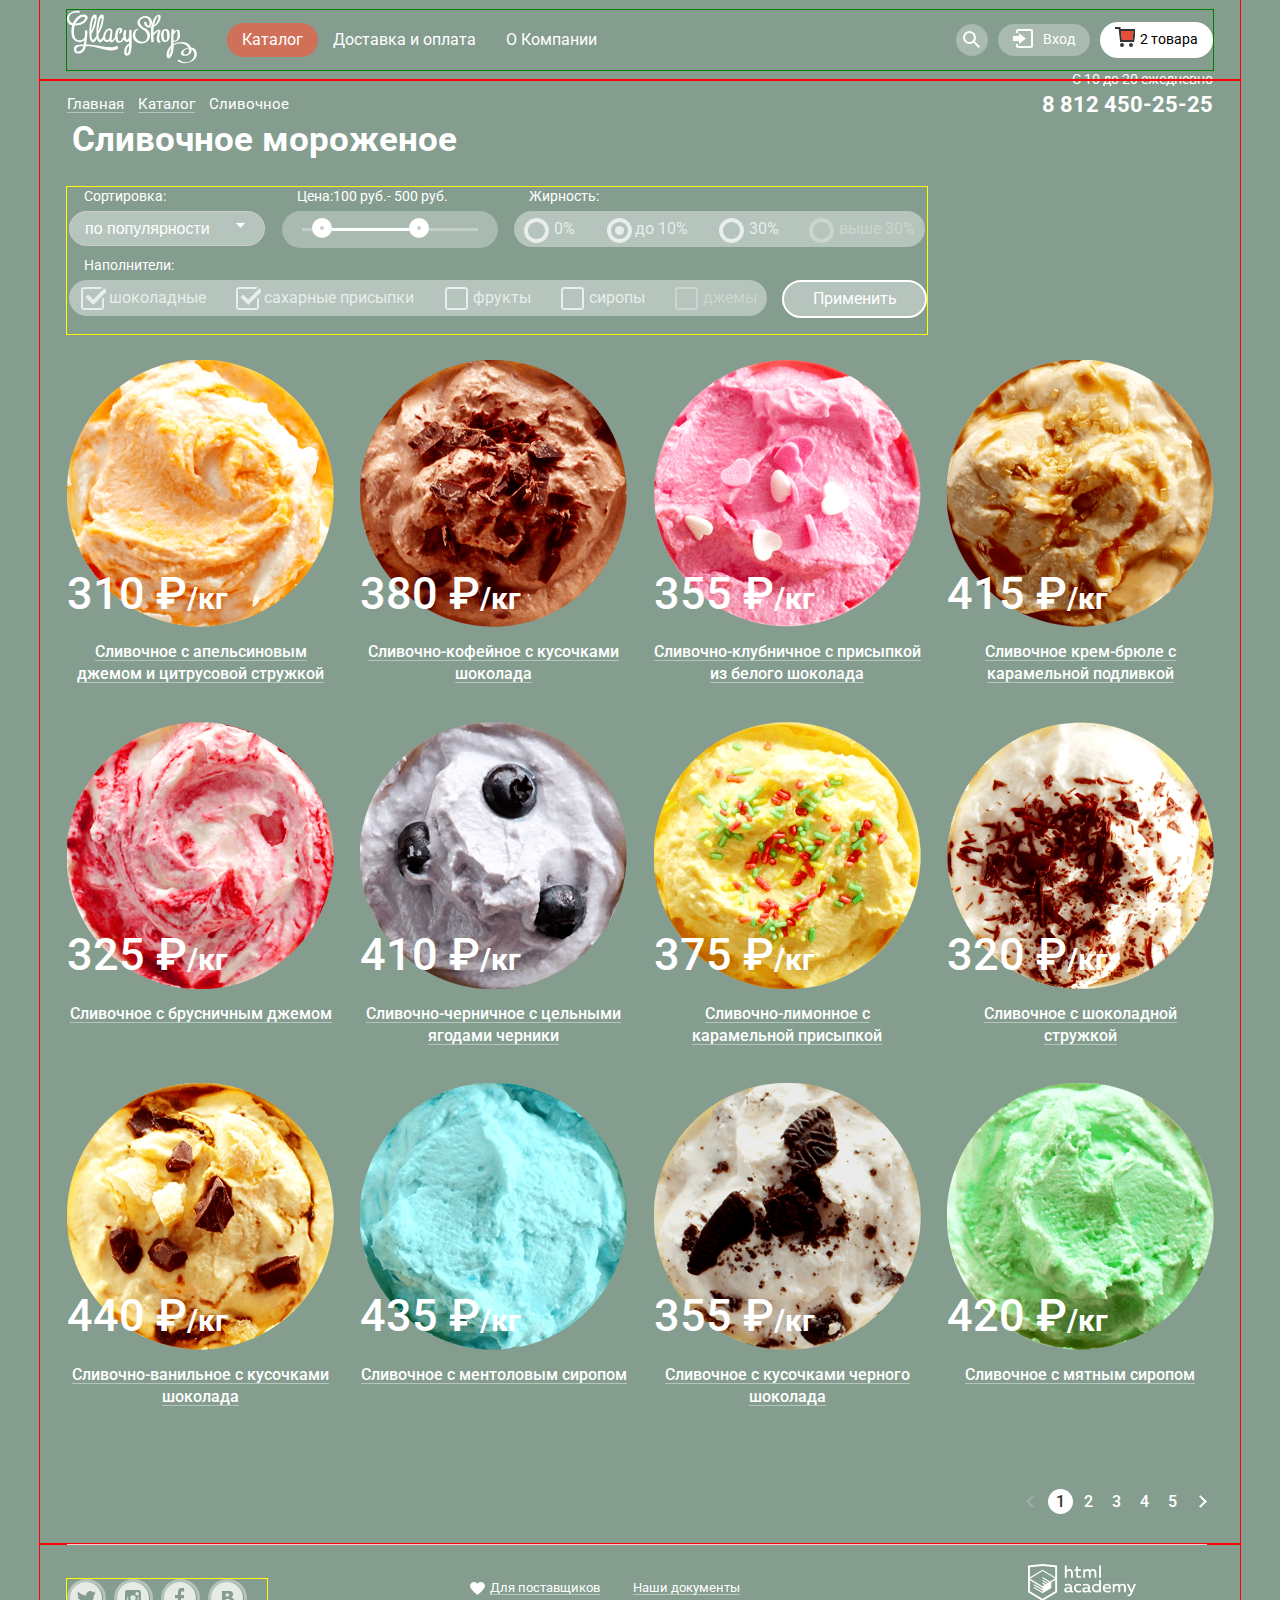
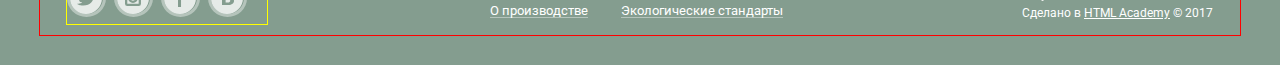
==== catalog.html @ de328879 "кое-что полезло, поправила" ====
<!DOCTYPE html>
<html lang="ru">
<head>
  <meta charset="utf-8">
  <title>Сливочное мороженое в ассортименте Глейси</title>
  <link href="css/normalize.css" rel="stylesheet">
  <link href="css/style.css" rel="stylesheet">
  <link href="https://fonts.googleapis.com/css?family=Roboto:400,500,700&amp;subset=cyrillic" rel="stylesheet">
</head>
<body>
<header class="main-header container">
  <nav class="main-navigation">
    <a class="main-header-logo" href="index.html">
      <img src="img/logo.svg" width="160" height="60" alt="Логотип Глейси">
    </a>
    <ul class="main-menu">
      <li><a class="current">Каталог</a>
        <ul class="dropdown">
          <li><a href="#"><b>Новинки</b></a></li>
          <li class="current-page">Сливочное</li>
          <li><a href="#">Щербеты</a></li>
          <li><a href="#">Фруктовый лед</a></li>
          <li><a href="#">Мелорин</a></li>
        </ul>
      </li>
      <li><a class="main-menu-link" href="#">Доставка и оплата</a></li>
      <li><a class="main-menu-link" href="#">О Компании</a></li>
    </ul>
    <ul class="user-menu">
      <li class="user-menu-item">
        <a class="user-menu-btn search-btn" href="#"><span class="visually-hidden">Поиск</span></a>
        <div class="modal search">
          <form action="https://echo.htmlacademy.ru" method="get">
            <p class="input-wrapper">
              <label for="search-field">Что ищем?</label>
              <input type="search" name="search" id="search-field">
            </p>
          </form>
        </div>
      </li>
      <li class="user-menu-item">
        <a class="user-menu-btn enter-btn" href="#">Вход</a>
        <div class="modal enter">
          <h2 class="visually-hidden">Авторизация</h2>
          <form class="enter-form" action="https://echo.htmlacademy.ru/" method="post">
            <p class="input-wrapper">
              <label for="login">Электронная почта</label>
              <input type="email" name="e-mail" id="login">
            </p>
            <p class="input-wrapper">
              <label for="password">Пароль</label>
              <input type="password" name="password" id="password">
            </p>
            <button class="button" type="submit">Войти</button>
          </form>
          <a href="#">Забыли пароль?</a>
          <a href="#">Новая регистрация</a>
        </div>
      </li>
      <li class="user-menu-item">
        <a class="user-menu-btn products-added" href="#">2 товара</a>
        <section class="modal modal-cart">
          <h2 class="visually-hidden">Ваша корзина</h2>
          <div class="modal-cart-wrapper">
            <table>
              <tr>
                <td class="remove"><button class="item-remove"><span class="visually-hidden">Удалить</span></button></td>
                <td class="thumb"><img class="catalog-item-thumb" src="img/product-thumb-1-min.png" width="33" height="33" alt="Продукт в корзине"></td>
                <td class="item-name">Пломбир с апельсиновым джемом</td>
                <td class="quantity">1,5кг &times;</td>
                <td class="price">200 руб.</td>
                <td class="total">300 руб.</td>
              </tr>
              <tr>
                <td class="remove"><button class="item-remove"><span class="visually-hidden">Удалить</span></button></td>
                <td class="thumb"><img class="catalog-item-thumb" src="img/product-thumb-2-min.png" width="33" height="33" alt="Продукт в корзине"></td>
                <td class="item-name">Клубничный пломбир с присыпкой из белого шоколада</td>
                <td class="quantity">1,5 кг &times;</td>
                <td class="price">300 руб.</td>
                <td class="total">450 руб.</td>
              </tr>
            </table>
            <span class="total-cart">Итого 750 руб.</span>
            <a class="button button-cart" href="#">Оформить заказ</a>
          </div>
        </section>
      </li>
    </ul>
  </nav>
  <div class="index-top-right">
    <p>С 10 до 20 ежедневно<br>
      <span class="contact-phone">8 812 450-25-25</span>
    </p>
  </div>
  </header>
  <main class="container">
    <ul class="breadcrumbs">
      <li><a href="index.html">Главная</a></li>
      <li><a href="#">Каталог</a></li>
      <li class="breadcrumbs-current">Сливочное</li>
    </ul>
    <h1 class="title-main inner">Сливочное мороженое</h1>
    <section class="filters">
      <h2 class="visually-hidden">Фильтр товаров</h2>
      <form class="filter" method="get" action="?">
        <div class="filters-wrapper">
          <div class="sorting-filter">
            <fieldset>
              <legend>Сортировка:</legend>
              <div class="sorting-container">
                <select class="sorting-list" name="sorting">
                  <option value="popular-first" selected>по популярности</option>
                  <option value="cheap-first">сначала недорогие</option>
                  <option value="expensive-first">сначала дорогие</option>
                  <option value="fat-first">по жирности</option>
                </select>
              </div>
            </fieldset>
          </div>
          <div class="price-filter">
            <fieldset>
              <legend>Цена:100 руб.- 500 руб.</legend>
              <div class="range-controls">
                <div class="scale">
                  <div class="bar">
                    <input class="filter-input visually-hidden" id="price-range" type="range" name="price" min="100" max="500" step="100">
                    <label class="visually-hidden" for="price-range">Цена</label>
                  </div>
                </div>
                <div class="range-toggle range-toggle-min"></div>
                <div class="range-toggle range-toggle-max"></div>
              </div>
            </fieldset>
          </div>
          <div class="fat-filter">
            <fieldset>
              <legend>Жирность:</legend>
              <ul class="filters-list">
                <li class="filter-option">
                  <input class="visually-hidden filter-input" type="radio" name="fat-content" id="fat-0" value="fat-0" >
                  <label class="filter-input filter-radio" for="fat-0">0%</label></li>
                <li class="filter-option">
                  <input class="visually-hidden filter-input" type="radio" name="fat-content" id="fat-10" value="10%" checked>
                  <label class="filter-input filter-radio" for="fat-10">до 10%</label></li>
                <li class="filter-option">
                  <input class="visually-hidden filter-input" type="radio" name="fat-content" id="fat-30" value="30%">
                  <label class="filter-input filter-radio" for="fat-30">30%</label></li>
                <li class="filter-option">
                  <input class="visually-hidden filter-input" type="radio" name="fat-content" id="fat-31" value="31%" disabled>
                  <label class="filter-input filter-radio" for="fat-31">выше 30%</label></li>
              </ul>
            </fieldset>
          </div>
          <div class="filling-filter">
            <fieldset>
              <legend>Наполнители:</legend>
                <ul class="filters">
                  <li class="filter-option">
                    <input class="visually-hidden filter-input" type="checkbox" name="chocolate" id="chocolate" checked>
                    <label class="filter-input filter-checkbox" for="chocolate">шоколадные</label></li>
                  <li class="filter-option">
                    <input class="visually-hidden filter-input" type="checkbox" name="sugar" id="sugar" checked>
                    <label class="filter-input filter-checkbox" for="sugar">сахарные присыпки</label></li>
                  <li class="filter-option">
                    <input class="visually-hidden filter-input" type="checkbox" name="fruit" id="fruit">
                    <label class="filter-input filter-checkbox" for="fruit">фрукты</label></li>
                  <li class="filter-option">
                    <input class="visually-hidden filter-input" type="checkbox" name="syrup" id="syrup">
                    <label class="filter-input filter-checkbox" for="syrup">сиропы</label></li>
                  <li class="filter-option">
                    <input class="visually-hidden filter-input" type="checkbox" name="jam" id="jam" disabled>
                    <label class="filter-input filter-checkbox" for="jam">джемы</label></li>
                </ul>
            </fieldset>
          </div>
          <button type="submit" class="filter-button">Применить</button>
        </div>
      </form>
    </section>
    <section class="catalog">
      <h2 class="visually-hidden">Ассортимент сливочного мороженого</h2>
      <article class="catalog-item">
        <img src="img/product-1-min.png" width="267" height="267" alt="Сливочное с апельсиновым джемом и цитрусовой стружкой">
        <h4><a class="title-catalog-item" href="#">Сливочное с апельсиновым джемом и цитрусовой стружкой</a></h4>
        <p class="price-item">310 &#8381;<span class="fancy">/кг</span></p>
          <div class="overlay">
            <a href="#" class="button button-preview">Быстрый просмотр</a>
          </div>
      </article>
      <article class="catalog-item">
        <img src="img/product-2-min.png" width="267" height="267" alt="Сливочно-кофейное с кусочками шоколада">
        <h4><a class="title-catalog-item" href="#">Сливочно-кофейное с кусочками шоколада</a></h4>
        <p class="price-item">380 &#8381;<span class="fancy">/кг</span></p>
          <div class="overlay">
            <a href="#" class="button button-preview">Быстрый просмотр</a>
          </div>
      </article>
      <article class="catalog-item">
        <img src="img/product-3-min.png" width="267" height="267" alt="Сливочно-клубничное с присыпкой из белого шоколада">
        <h4><a class="title-catalog-item" href="#">Сливочно-клубничное с присыпкой из белого шоколада</a></h4>
        <p class="price-item">355 &#8381;<span class="fancy">/кг</span></p>
          <div class="overlay">
            <a href="#" class="button button-preview">Быстрый просмотр</a>
          </div>
      </article>
      <article class="catalog-item">
        <img src="img/product-4-min.png" width="267" height="267" alt="Сливочное крем-брюле с карамельной подливкой">
        <h4><a class="title-catalog-item" href="#">Сливочное крем-брюле с карамельной подливкой</a></h4>
        <p class="price-item">415 &#8381;<span class="fancy">/кг</span></p>
          <div class="overlay">
            <a href="#" class="button button-preview">Быстрый просмотр</a>
          </div>
      </article>
      <article class="catalog-item">
        <img src="img/product-5-min.png" width="267" height="267" alt="Сливочное c брусничным джемом">
        <h4><a class="title-catalog-item" href="#">Сливочное c брусничным джемом</a></h4>
        <p class="price-item">325 &#8381;<span class="fancy">/кг</span></p>
          <div class="overlay">
            <a href="#" class="button button-preview">Быстрый просмотр</a>
          </div>
      </article>
      <article class="catalog-item">
        <img src="img/product-6-min.png" width="267" height="267" alt="Сливочно-черничное с цельными ягодами черники">
        <h4><a class="title-catalog-item" href="#">Сливочно-черничное с цельными ягодами черники</a></h4>
        <p class="price-item">410 &#8381;<span class="fancy">/кг</span></p>
          <div class="overlay">
            <a href="#" class="button button-preview">Быстрый просмотр</a>
          </div>
      </article>
      <article class="catalog-item">
        <img src="img/product-7-min.png" width="267" height="267" alt="Сливочно-лимонное с карамельной присыпкой">
        <h4><a class="title-catalog-item" href="#">Сливочно-лимонное с карамельной присыпкой</a></h4>
        <p class="price-item">375 &#8381;<span class="fancy">/кг</span></p>
          <div class="overlay">
            <a href="#" class="button button-preview">Быстрый просмотр</a>
          </div>
      </article>
      <article class="catalog-item">
        <img src="img/product-8-min.png" width="267" height="267" alt="Сливочное c шоколадной стружкой">
        <h4><a class="title-catalog-item" href="#">Сливочное c шоколадной стружкой</a></h4>
        <p class="price-item">320 &#8381;<span class="fancy">/кг</span></p>
          <div class="overlay">
            <a href="#" class="button button-preview">Быстрый просмотр</a>
          </div>
      </article>
      <article class="catalog-item">
        <img src="img/product-9-min.png" width="267" height="267" alt="Сливочно-ванильное с кусочками шоколада">
        <h4><a class="title-catalog-item" href="#">Сливочно-ванильное с кусочками шоколада</a></h4>
        <p class="price-item">440 &#8381;<span class="fancy">/кг</span></p>
        <div class="overlay">
          <a href="#" class="button button-preview">Быстрый просмотр</a>
        </div>
      </article>
      <article class="catalog-item">
        <img src="img/product-10-min.png" width="267" height="267" alt="Сливочное c ментоловым сиропом">
        <h4><a class="title-catalog-item" href="#">Сливочное c ментоловым сиропом</a></h4>
        <p class="price-item">435 &#8381;<span class="fancy">/кг</span></p>
          <div class="overlay">
            <a href="#" class="button button-preview">Быстрый просмотр</a>
          </div>
      </article>
      <article class="catalog-item">
        <img src="img/product-11-min.png" width="267" height="267" alt="Сливочное c кусочками черного шоколада">
        <h4><a class="title-catalog-item" href="#">Сливочное c кусочками черного шоколада</a></h4>
        <p class="price-item">355 &#8381;<span class="fancy">/кг</span></p>
          <div class="overlay">
            <a href="#" class="button button-preview">Быстрый просмотр</a>
          </div>
      </article>
      <article class="catalog-item">
        <img src="img/product-12-min.png" width="267" height="267" alt="Сливочное c мятным сиропом">
        <h4><a class="title-catalog-item" href="#">Сливочное c мятным сиропом</a></h4>
        <p class="price-item">420 &#8381;<span class="fancy">/кг</span></p>
          <div class="overlay">
            <a href="#" class="button button-preview">Быстрый просмотр</a>
          </div>
      </article>
    </section>
      <ul class="pagination-list">
        <li class="pagination-item"><a class="pagination-link inactive">Вперед</a></li>
        <li class="pagination-item"><a class="pagination-link current">1</a></li>
        <li class="pagination-item"><a class="pagination-link" href="#">2</a></li>
        <li class="pagination-item"><a class="pagination-link" href="#">3</a></li>
        <li class="pagination-item"><a class="pagination-link" href="#">4</a></li>
        <li class="pagination-item"><a class="pagination-link" href="#">5</a></li>
        <li class="pagination-item"><a class="pagination-link" href="#">Назад</a></li>
      </ul>
  </main>
  <footer class="main-footer inner-page container">
    <div class="footer-social">
      <h3 class="visually-hidden">Найдите нас в соцсетях</h3>
      <ul>
        <li><a class="button-social twitter" href="#"><span class="visually-hidden">Твиттер</span></a></li>
        <li><a class="button-social instagram" href="#"><span class="visually-hidden">Инстаграм</span></a></li>
        <li><a class="button-social facebook" href="#"><span class="visually-hidden">Фейсбук</span></a></li>
        <li><a class="button-social vkontakte" href="#"><span class="visually-hidden">Вконтакте</span></a></li>
      </ul>
    </div>
    <div class="company-details">
      <h3 class="visually-hidden">Подробнее о нашей компании</h3>
      <ul>
        <li><a class="details-link featured" href="#">Для поставщиков</a></li>
        <li><a class="details-link" href="#">Наши документы</a></li>
        <li><a class="details-link" href="#">О производстве</a></li>
        <li><a class="details-link" href="#">Экологические стандарты</a></li>
      </ul>
    </div>
    <div class="footer-copyright">
      <a class="logo-link" href="https://htmlacademy.ru/intensive/htmlcss">
        <img src="img/logo-htmlacademy.svg" width="108" height="39" alt="HTML Academy logo"></a>
        <p>Сделано в <a href="https://htmlacademy.ru/intensive/htmlcss"> HTML Academy</a> &#0169; 2017</p>
      </div>
    </footer>
  </body>
</html>
---- css/style.css ----
@charset "utf-8";
*, *::before, *::after {
	box-sizing: border-box;
}

body {
	margin: 0;
	padding: 0;

	color: #ffffff;
	font-family: "Roboto", "Arial", sans-serif;
	font-size: 16px;
	line-height: 1.38;
	background-color: #849d8f;
}

.body > input[type="radio"] {
	display: none;
}

img {
	max-width: 100%;
	height: auto;
}

.site-wrapper {
	min-width: 1200px;
	background-color: #849d8f;
	background: url("../img/back-1.png") top center no-repeat;
	transition: background-image 0.5s ease, background-color 0.5s ease;
}

.site-wrapper::before,
.site-wrapper::after {
	content: "";
	visibility: hidden;
}

.site-wrapper::before,
.site-wrapper::after {
	background-image: url("../img/back-2.png");
}

.site-wrapper::after {
	background-image: url("../img/back-3.png");
}

.container {
	width: 1200px;
	margin: 0 auto;
	padding: 10px 27px;
	outline: 1px solid red;
	position: relative;
}

.visually-hidden:not(:focus):not(:active),
input[type="checkbox"].visually-hidden,
input[type="radio"].visually-hidden,
input[type="range"].visually-hidden {
	position: absolute;

	width: 1px;
	height: 1px;
	margin: -1px;
	border: 0;
	padding: 0;

	white-space: nowrap;

	clip-path: inset(100%);
	clip: rect(0 0 0 0);
	overflow: hidden;
}

.main-menu,
.dropdown,
.user-menu,
.features ul,
.main-footer ul,
.breadcrumbs,
.filters,
.pagination-list {
	list-style: none;
}

a {
	color: #ffffff;
}

a:not(.button, .main-menu, .dropdown):hover,
a:not(.button, .main-menu, .dropdown):focus {
	color: #e84d37;
}

.breadcrumbs a,
.title-catalog-item,
.details-link  {
	text-decoration: none;
	background: linear-gradient(rgba(255, 255, 255, 0.4), rgba(255, 255, 255, 0.4)) no-repeat 0 100%;
	background-size: 100% 1px;
}

.button {
	display: inline-block;
	border: 1px solid transparent;
	max-width: 100%;
	text-align: center;
	text-decoration: none;
	padding: 0.68em 0.95em;
	font-size: 18px;
	line-height: 1;
	border-radius: 1.9em;
	font-weight: 700;
	color: #ffffff;
	background-image: linear-gradient(#f26843, #e74a35);
	box-shadow: 0 -0.11em 0.11em rgba(172, 16, 0, 0.6) inset;
	text-shadow: 0 0.11em 0.27em rgba(160, 32, 11, 0.75);
	white-space: nowrap;
	overflow: hidden;
	text-overflow: ellipsis;
}

.button:hover {
	color: #ffffff;
	background-image: -webkit-gradient(
		linear,
		left top,
		left bottom,
		from(#f58669),
		to(#ec6e5d)
		);
		background-image: linear-gradient(#f58669, #ec6e5d);
	}

.button:active {
	transform: translateY(1px);
	box-shadow: inset 0 2px 2px #942718;
	background-color: rgba(0, 0, 0, 0.07);
	background-color: #ffffff;
	background-image: linear-gradient(to top, #e1613e 0%, #d74531 100%);
}

.main-navigation .main-header-logo {
	padding: 0;
}

.main-navigation  a {
	text-decoration: none;
	padding: 8px 15px;
	display: block;
	vertical-align: middle;
	border-radius: 20px;
}

.main-menu {
	width: 600px;
	padding-left: 30px;
	margin-right: 200px;
	display: flex;
	flex-wrap: wrap;
	align-items: center;
}

.user-menu {
	margin: 0;
	padding: 0;
	width: 400px;
	text-align: right;
	display: flex;
	justify-content: flex-end;
	align-items: center;
	position: relative;
}

.main-menu > li {
	position: relative;
	padding: 10px 0;
}

.main-menu > li:hover .dropdown {
	display: block;
}

.main-menu .dropdown {
	width: 143px;
	font-size: 14px;
	background-color: #ffffff;
	border-radius: 10px;
	position: absolute;
	top: 48px;
	left: 0;
	z-index: 10;
	display: none;
}

.dropdown a {
	color: #000000;
}

.dropdown li:not(.current-page):hover {
	background-color: #fbded7;
}

.dropdown li:focus {
	background-color: #f6b5a5;
}

.dropdown li:active {
	color:  #ffffff;
	background-color: #d07058;
}

.dropdown li:nth-child(1):hover {
	border-radius: 10px 10px 0 0;
}

.dropdown li:last-child:hover {
	border-radius: 0 0 10px 10px;
}

.main-menu-link:hover {
	color: #000000;
	background-color: #ffffff;
}

.main-menu-link:focus {
	background-color: #f7f6f3;
	box-shadow: inset 0 2px 1px #696969;
}

.current {
	background-color: #d07058;
}

.current-page {
	background-color: #d07058;
	padding: 8px 15px;
}

.user-menu-btn {
	font-size: 14px;
	line-height: 1.14;
	text-align: center;
	background-color: rgba(255, 255, 255, 0.3);
	margin-left: 10px;
}

.user-menu-item	.enter-btn,
.user-menu-item .cart-btn,
.user-menu-item .search-btn {
	padding-left: 45px;
	position: relative;
}

.user-menu-item .cart-btn {
	padding-right: 30px;
}

.user-menu li {
	padding: 10px 0;
}

.user-menu > li:hover .search,
.user-menu > li:hover .enter,
.user-menu > li:hover .modal-cart {
	display: block;
}

.search {
	width: 345px;
	padding: 20px 15px;
	text-align: left;
	position: absolute;
	top: 40px;
	right: 220px;
	margin-top: 10px;
	z-index: 10;
	display: none;
}

.search p {
	margin: 0;
}

.search input {
	width: 100%;
}

.enter {
	width: 277px;
	padding: 10px 20px;
	padding-bottom: 10px;
	position: absolute;
	top: 40px;
	right: 125px;
	margin-top: 10px;
	z-index: 10;
	display: none;
}

.enter a {
	font-size: 13px;
	line-height: 0.5;
	margin: 0;
	text-align: left;
}

.enter-btn::before {
	content: "";
	position: absolute;
	top: 5px;
	left: 15px;
	width: 20px;
	height: 20px;
	background: url("../img/entrance.svg") 0 0 no-repeat;
}

.enter-btn:hover::before {
	background: url("../img/entrance-black.svg") 0 0 no-repeat;
}

.enter input {
	width: 100%;
}

.enter .button {
	float: left;
	margin-right: 10px;
}

.cart-btn::before {
	content: "";
	position: absolute;
	top: 5px;
	left: 15px;
	width: 20px;
	height: 20px;
	background: url("../img/basket.svg") 0 0 no-repeat;
}

.cart-btn:hover::before {
	background: url("../img/basket-black.svg") 0 0 no-repeat;
}

.user-menu-item .products-added {
	color: #000000;
	background-color: #ffffff;
	padding: 10px 15px 10px 40px;
	border-radius: 20px;
	position: relative;
}

.products-added::before {
	content: "";
	position: absolute;
	top: 5px;
	left: 15px;
	width: 20px;
	height: 20px;
	background: url("../img/basket-red.svg") 0 0 no-repeat;
}

.user-menu-btn:hover {
	color: #000000;
	background-color: #ffffff;
}

.contact-phone {
	display: inline-block;
	font-size: 22px;
	font-weight: 700;
	line-height: 1;
	margin-top: 5px;
	margin-bottom: 0;
	}

.title-promo {
	width: 700px;
	margin: 0 auto;
	margin-bottom: 30px;
	font-size: 60px;
	line-height: 1;
}

.title-banner {
	font-size: 35px;
	line-height: 1.17;
	margin: 0;
	padding-top: 10px;
	padding-left: 5px;
}

.title-main {
	font-size: 35px;
	line-height: 1.17;
	margin: 0;
	padding-top: 5px;
	padding-left: 5px;
}



.title-secondary {
	font-size: 24px;
	line-height: 1.25;
	font-weight: 500;
}

.slider {
	position: relative;
	padding-top: 311px;
	text-align: center;
	margin-right: auto;
	margin-left:  auto;
	margin-bottom: 10px;
}

.slider .button {
	font-size: 32px;
	font-weight: 700;
	line-height: 1.38;
	padding: 10px 40px;
}

.slider-controls {
	position: absolute;
	bottom: 40px;
	left: 30px;
	z-index: 20;
	font-size: 0;
}

.slider-controls label {
	display: inline-block;
	width: 20px;
	height: 20px;
	margin-right: 8px;
	vertical-align: top;
	background-color: transparent;
	border: 2px solid #ffffff;
	border-radius: 50%;
	cursor: pointer;
}

.slider-controls label:hover {
	background-color: rgba(255, 255, 255, 0.5);
}

.slide {
	display: none;
}

#btn-1:checked ~ .site-wrapper #slide-1,
#btn-2:checked ~ .site-wrapper #slide-2,
#btn-3:checked ~ .site-wrapper #slide-3 {
	display: block;
}

#btn-1:checked ~ .site-wrapper {
	background-color: #849d8f;
	background-image: url("../img/back-1.png");
}

#btn-2:checked ~ .site-wrapper {
	background-color: #8996a6;
	background-image: url("../img/back-2.png");
}

#btn-3:checked ~ .site-wrapper {
	background-color: #9d8b84;
	background-image: url("../img/back-3.png");
}

#btn-1:checked ~ .site-wrapper label[for="btn-1"],
#btn-2:checked ~ .site-wrapper label[for="btn-2"],
#btn-3:checked ~ .site-wrapper label[for="btn-3"] {
	background-color: #ffffff;
}

.promo-banner {
	width: 560px;
	padding-top: 15px;
	padding-left: 15px;
	padding-right: 20px;

	padding-bottom: 25px;
	border-radius: 20px;
	background: #f8f5f2 0 0 repeat;
}

.promo-banner p {
	font-size: 18px;
	margin: 0;
	padding-top: 15px;
	padding-left: 6px;
	padding-bottom: 40px;
}

.promo-banner .button {
	padding: 10px 20px;
	float: right;
}

.promo-banner.raspberry {
	background-image: url("../img/malina2.png");
	background-size: cover;
}

.promo-banner.chocolate {
	background-image: url("../img/choco1.png");
	background-size: cover;
}

.features {
	width: 1148px;
	min-height: 308px;
	margin-bottom: 40px;
	padding: 25px 20px 0 20px;
	outline: 1px solid blue;
	color: #323232;
	font-size: 16px;
	background: url("../img/waffel-cut.png")  0 0 repeat;
	background-color: #f1e6cf;
	border-radius: 20px;
}

.features .title-secondary {
	padding-bottom: 15px;
}

.features ul,
.features h3 {
	margin: 0;
	padding: 0;
}

.features-factors {
	display: flex;
	justify-content: space-between;
	flex-wrap: wrap;
	outline: 1px solid yellow;
}

.features-factor {
	width: 540px;
	padding-top: 10px;
	padding-left: 58px;
	margin-bottom: 15px;
	margin-right: 3px;
}

.f1,
.f2,
.f3,
.f4 {
	position: relative;
}

.f1::before {
	content: "";
	position: absolute;
	top: -4px;
	left: 0;
	width: 50px;
	height: 50px;
	background: url("../img/ice-cream.svg") 0 0 no-repeat;
}

.f2::before {
	content: "";
	position: absolute;
	top: -4px;
	left: 0;
	width: 50px;
	height: 50px;
	background: url("../img/cow.svg") 0 0 no-repeat;
}

.f3::before {
	content: "";
	position: absolute;
	top: -4px;
	left: 0;
	width: 50px;
	height: 50px;
	background: url("../img/eco.svg") 0 0 no-repeat;
}

.f4::before {
	content: "";
	position: absolute;
	top: -4px;
	left: 0;
	width: 50px;
	height: 50px;
	background: url("../img/thermometer.svg") 0 0 no-repeat;
}

.blog-news-alt {
	width: 560px;
	color:  #323232;
	background: url("../img/strawberry-background.jpg") 63% 50% no-repeat;
	background-color: #ffffff;
	border-radius: 20px;
	outline: 1px solid yellow;
	padding-top: 20px;
	padding-left: 20px;
	padding-right: 230px;
	background-size: cover;
}

.blog-news-alt p {
	margin: 0;
	padding-bottom: 10px;
}

.blog-news a {
	color: #323232;
}

.blog-news a:hover {
	color: #e84d37;
}

.subscribe-alt p {
	margin: 0;
	padding: 0;
}

.subscribe-alt {
	color: #323232;
	width: 562px;
	padding: 25px 10px 0 25px ;

	background: #f9f7f5 0 0 repeat;
	border-radius: 20px;
	border: 5px solid transparent;
	border-image-source: url("../img/envelope.png");
	border-image-slice: 5;
	border-image-repeat: stretch;
	position: relative;
}

.subscribe-form {
	display: flex;
	align-items: baseline;
	justify-content: space-around;
	margin-top: 20px;
}

.input-wrapper {
	position: relative;
	padding: 15px 0;
}

.subscribe-alt  .input-wrapper input {
	width: 360px;
	height: 45px;
	padding-left: 10px;
	border-radius: 5px;
	border: 1px solid gray;
	margin-right: 10px;
}

.input-wrapper label {
	position: absolute;
	left: 15px;
	top: 30px;
	font-size: 14px;
	opacity: .5;
}

.input-wrapper input:hover + label {
	border-color: #d4d3d2;
}

.input-wrapper input:focus + label {
	top: -20px;
	font-size: 11px;
	opacity: 1;
	color: #8dbdec;
	border-color: #8dbdec;
}

.input-wrapper input:active + label  {
	top: -20px;
	font-size: 11px;
	color: #3d3d3d;
	font-weight: 700;
	border-color: #d4d3d2;
}

.subscribe-alt .button {
	float: right;
	vertical-align: middle;
	padding: 13px 15px;
}

.map {
	position: relative;
	min-height: 430px;
	outline: 1px solid black;
}

.map img {
	position: absolute;
	width: 1200px;
	height: 430px;
	top: 0; right: 0; bottom: 0; left: 0;
	margin: auto;
	z-index: 1;
}

.contacts {
	width: 300px;
	min-height: 305px;
	padding-left: 25px;
	padding-top: 25px;
	padding-right: 20px;
	color: #323232;
	border-radius: 15px;
	background-color: #ffffff;
	box-shadow: 0 0 5px rgba(0,0,0,0.3);
	position: absolute;
	top: 65px;
	right: 27px;
	z-index: 2;
}

.contacts p {
	margin-top: 5px;
	margin-bottom: 5px;
	font-size: 14px;
	line-height: 1.43;
}

.contact-details {
	display: inline-block;
	font-size: 18px;
	line-height: 1.33;
	font-weight: bold;
	margin-bottom: 15px;
}

.contact-details.phone {
	margin-bottom: auto;
}

.contacts-button {
	margin-top: 15px;
	width: 100%;
}

.modal {
	color: #323232;
	border-radius: 10px;
	background-color: #f8f7f4;
	box-shadow: 0 20px 20px rgba(0, 0, 0, 0.4);
}

.feedback {
	width: 480px;
	padding: 20px;
	position: absolute;
}

.feadback h2 {
	margin: 0;
	padding: 0;
}

.feedback .modal-close {
	float: right;
	width: 18px;
	height: 18px;
	background: url("../img/cross-big.svg") no-repeat;
	border: none;
	background-color: transparent;
}

.item-remove {
	width: 11px;
	height: 11px;
	background: url("../img/cross-small.svg") no-repeat;
	border: none;
	background-color: transparent;
}

.contact-form input {
	width: 265px;
}

.contact-form textarea {
	width: 427px;
	margin-bottom: 20px;
}

.feedback button {
	float: right;
}

.modal-cart {
	position: absolute;
	top: 40px;
	right: 5px;
	z-index: 10;
	display: none;
	margin-top: 10px;
}

.modal-cart-wrapper {
	width: 540px;
	padding: 20px 15px;
	display: flex;
	flex-direction: column;
	justify-content: center;
	align-items: flex-end;
	position: relative;
}

.modal-cart-wrapper:after {
	width: 500px;
	content: "";
	position: absolute;
	bottom: 110px;
	right: 0;
	left: 20px;
	height: 1px;
	background-color: #e2e2e2;
}

.modal-cart table {
	width: 100%;
	font-size: 13px;
	padding-bottom: 20px;
}

td {
	padding: 5px;
}

.remove {
	width: 1%;
}

.thumb {
	width: 9%;
}

.item-name {
	width: 50%;
}

.quantity {
	width: 12%;
	text-align: right;
}

.price {
	width: 14%;
	color: #aaa7a7;
}

.total {
	width: 14%;
}

.total-cart {
	font-weight: bold;
	padding: 15px;
}

.user-menu-item .search-btn {
	padding: 16px;
}

.search-btn::before {
	content: "";
	position: absolute;
	top: 7px;
	left: 7px;
	width: 18px;
	height: 18px;
	background: url("../img/loupe.svg") 0 0 no-repeat;
}

.search-btn:hover::before {
	background: url("../img/loupe-black.svg") 0 0 no-repeat;
}

.enter a {
	color: #3d3d3d;
	text-decoration: underline;
}

.enter a:hover {
	color: #e84d37;
}

.breadcrumbs-current {
	text-decoration: none;
}

.filters fieldset {
	border: none;
	padding: 0;
}

.filters legend {
	color: #ffffff;
	padding-left: 15px;
	padding-bottom: 5px;
	font-size: 14px;
}

input[type="radio"],
input[type="radio"] + label,
input[type="checkbox"],
input[type="checkbox"] + label {
	opacity: 0.7;
	cursor: pointer;
	padding-left: 30px;
}

input[type="radio"]:hover,
input[type="radio"]:hover + label,
input[type="checkbox"]:hover,
input[type="checkbox"]:hover + label {
	opacity: 1;
	cursor: pointer;
}

input[type="radio"]:disabled,
input[type="radio"]:disabled + label,
input[type="checkbox"]:disabled,
input[type="checkbox"]:disabled + label {
	opacity: 0.3;
	cursor: not-allowed;
}


.filter-radio,
.filter-checkbox {
	position: relative;
}

input[type="radio"] + label::before {
	content: "";
	position: absolute;
	bottom: auto;
	left: 0;
	width: 25px;
	height: 25px;
	background: url("../img/radio-off.svg") 0 0 no-repeat;
}

input[type="radio"]:checked + label::before {
	content: "";
	position: absolute;
	bottom: auto;
	left: 2px;
	width: 25px;
	height: 25px;
	background: url("../img/radio-on.svg") 0 0 no-repeat;
}

input[type="checkbox"] + label::before {
	content: "";
	position: absolute;
	top: auto;
	left: 2px;
	width: 25px;
	height: 25px;
	background: url("../img/checkbox-off.svg") 0 0 no-repeat;
}

input[type="checkbox"]:checked + label::before {
	background: url("../img/checkbox-on.svg") 0 0 no-repeat;
}

.filter-button {
	display: inline-block;
	width: 145px;
	font-family: inherit;
	font-size: 16px;
	line-height: 1.13;
	text-align: center;
	padding: 8px 20px;
	vertical-align: middle;
	color: #ffffff;
	background-color: rgba(255, 255, 255, 0.4);
	border-radius: 40px;
	border: 2px solid #ffffff;
	margin-top: 24px;
}

.filter-button:hover {
	color: #000000;
	background-color: #ffffff;
}

.filter-button:focus {
	box-shadow: inset 0 2px 1px #696969;
	background-color: #ededed;
}


.pagination-list {
	display: block;
	font-size: 0;
	text-align: right;
	margin-top: 45px;
	margin-bottom: 20px;
}

.pagination-item {
	display: inline-block;
	vertical-align: middle;
	max-width: 100%;
	padding-left: 3px;
}

.pagination-link {
	position: relative;
	display: block;
	width: 25px;
	height: 25px;
	border-radius: 50%;
	font-size: 16px;
	font-weight: 500;
	line-height: 25px;
	text-align: center;
	text-decoration: none;
	padding: 0 5px;
	color: inherit;
}

.pagination-link:not(.inactive):not(.current):hover {
	color: #ffffff;
	background-color: rgba(255, 255, 255, 0.2);
}

.pagination-link.current {
	color: #323232;
	background-color: white;
}

.pagination-link.current:hover {
	color:  #000000;
}

.pagination-link.inactive {
	opacity: .2;
	cursor: none;
}

.pagination-item:first-child .pagination-link,
.pagination-item:last-child .pagination-link {
	text-indent: -9999px;
}

.pagination-item:first-child .pagination-link::after,
.pagination-item:last-child .pagination-link::after {
	position: absolute;
	left: 0;
	right: 0;
	top: 0;
	bottom: 0;
	margin: auto;
	content: "";
	width: 9px;
	height: 9px;
	border-bottom: 2px solid currentColor;
	border-left: 2px solid currentColor;
}

.pagination-item:first-child .pagination-link::after {
	transform: rotate(45deg);
}

.pagination-item:last-child .pagination-link::after {
	transform: rotate(-135deg);
}

.main-navigation {
	display: flex;
	align-items: center;
	justify-content: space-between;
	outline: 1px solid green;
	line-height: 1.13;
}

.main-header-logo {
	width: 160px;
	height: 60px;
	padding: 0;
}

.index-top-right {
	text-align: right;
	font-size: 14px;
}

.index-top-right p {
	margin: 0;
	float: right;
}


.promo {
	display: flex;
	justify-content: space-between;
	margin: 0;
	padding: 0;
	margin-bottom: 40px;
}

.catalog-hits {
	display: flex;
	justify-content: space-between;

}

.catalog {
	width: 1147px;
	display: flex;
	justify-content: space-between;
	flex-wrap: wrap;
	align-items: stretch;
}

.catalog-item {
	width: 267px;
	text-align: center;
	position: relative;
	margin-bottom: 16px;
}

.catalog-item h4 {
	margin: 0;
	padding-top: 8px;
	padding-bottom: 20px;
}

.overlay {
	position: absolute;
	top: -10px;
	left: -20px;
	z-index: 1;
	width: 300px;
	min-height: 430px;
	background: rgba(255, 255, 255, 0.2) 0 0 no-repeat;
	display: none;
}

.overlay .button-preview {
	margin-top: 350px;
}

.catalog-item:hover > .overlay {
	display: block;
}

.title-catalog-item {
	font-weight: 500;
}

.price-item {
	font-size: 45px;
	font-weight: 500;
	line-height: 1;
	position: absolute;
	left: 0;
	bottom: 45px;
	cursor: pointer;
}

.catalog-hits .catalog-item::before {
	position: absolute;
	content: "";
	top:auto;
	width: 60px;
	height: 60px;
	background: url("../img/hit.svg")
}

.index-columns {
	display: flex;
	justify-content: space-between;
	margin-bottom: 30px;
	min-height: 220px;
	outline: 1px solid orange;
}

.main-footer {
	font-size: 13px;
	display: flex;
	justify-content: space-between;
	align-items: flex-start;
	position: relative;
	margin-bottom: 30px;

}

.footer-social {
	margin: 0;
	padding: 0;
	width: 200px;
	min-height: 45px;
	margin-top: 25px;
	outline: 1px solid yellow;
	display: flex;
	justify-content: space-between;
	align-items: baseline;
}


.footer-social li {
	display: inline-block;
}

.company-details {
	margin-top: 25px;
	margin-left: 50px;
	width: 350px;
	min-height: 30px;
	display: flex;
	flex-direction: column;
	justify-content: space-between;
	flex-wrap: wrap;

}

.company-details li {
	display: inline-block;
	text-align: left;
	margin-bottom: 5px;
	margin-right: 30px;
}

.footer-copyright {
	font-size: 12px;
	margin-top: 10px;
	width: 200px;
	min-height: 60px;
	margin-right: 0;
}

.footer-copyright p {
	margin: 0;
	text-align: right;
}

.logo-link {
	padding-left: 15px;
}

.breadcrumbs {
	padding-top: 4px;
	font-size: 15px;
}

.breadcrumbs li {
	display: inline-block;
	padding-right: 10px;
}

.filters-wrapper {
	width: 860px;
	display: flex;
	justify-content: space-between;
	align-items: flex-start;
	flex-wrap: wrap;
	outline: 1px solid yellow;
	position: relative;
	margin-top: 26px;
	margin-bottom: 26px;
}

.filters p, ul {
	margin: 0;
	padding: 0;
}

.price-filter {
	width: 220px;
}

.range-controls {
	position: relative;
	padding: 17px 20px;
	background: rgba(255, 255, 255, 0.3);
	border-radius: 40px;
}

.range-controls .scale {
	height: 3px;
	background: rgba(255, 255, 255, 0.3);
}

.range-controls .bar {
	margin-left: 30px;
	width: 44%;
	height: 3px;
	background: #ffffff;
}

.range-toggle {
	position: absolute;
	top: 7px;
	width: 20px;
	height: 20px;
	background: #cccccc;
	border: 8px solid #ffffff;
	border-radius: 50%;
}

.range-toggle:hover {
	cursor: pointer;
}

.range-toggle-min {
	left: 30px;
}

.range-toggle-max {
	left: 59%;
}

.fat-filter {
	width: 415px;
}

.fat-filter ul,
.filling-filter ul {
	display: flex;
	justify-content: space-between;
	list-style: none;
	background-color: rgba(255, 255, 255, 0.4);
	border-radius: 40px;
	padding: 7px 10px;
}

.sorting-filter {
	width: 200px;
}

.sorting-container {
	position: relative;
	margin-bottom: 10px;
}

.sorting-container::after {
	content: "";
	position: absolute;
	top: 0;
	right: 16px;
	bottom: 0;
	margin-top: auto;
	margin-bottom: auto;
	width: 13px;
	height: 10px;
	background: url("../img/select-arrow.svg") 0 0 no-repeat;
}

.sorting-list {
	color:   #ffffff;
	width: 100%;
	padding: 8px 0 8px 15px;
	border: 1px solid #ccc;
	border-radius: 40px;
	font-size: inherit;
	background-color: rgba(255, 255, 255, 0.4);
	cursor: pointer;
	-webkit-appearance: none;
	-moz-appearance: none;
}

.sorting-list::-ms-expand {
	display: none;
}

.sorting-list option {
	color: #000000;
	background-color: white;
}

.sorting-container:hover::after {
	background: url("../img/select-arrow-black.svg") 0 0 no-repeat;
}

.sorting-list:hover {
	color:   #000000;
	background-color: #ffffff;
}

.filling-filter {
	width: 702px;
	margin-bottom: 18px;
}

.button-social {
	box-sizing: content-box;
	display: block;
	width: 33px;
	height: 32px;
	border: 3px solid rgba(255, 255, 255, 0.5);
	border-radius: 50%;
	opacity: .8;
	margin-right: 5px;
}

.button-social:hover {
	border: 3px solid rgba(255, 255, 255, 0.5);
	opacity: 1;
}

.button-social:focus {
	opacity: 0.5;
}

.twitter {
	background: url("../img/twitter.svg") no-repeat;
}

.instagram {
	background: url("../img/instagram.svg") no-repeat;
}

.facebook {
	background: url("../img/fb.svg") no-repeat;
}

.vkontakte {
	background: url("../img/vk.svg") no-repeat;
}

.company-details .featured {
	position: relative;
}

.company-details .featured::before {
	content: "";
	position: absolute;
	top: 2px;
	left: -20px;
	width: 16px;
	height: 14px;
	background: url("../img/heart.svg") 0 0 no-repeat;
}

.fancy {
	font-size: 30px;
	font-weight: 700;
}

.inner-page::before {
	content: "";
	position: absolute;
	top: 0;
	width: 1140px;
	height: 1px;
	background: rgba(255, 255, 255, 0.8);
}
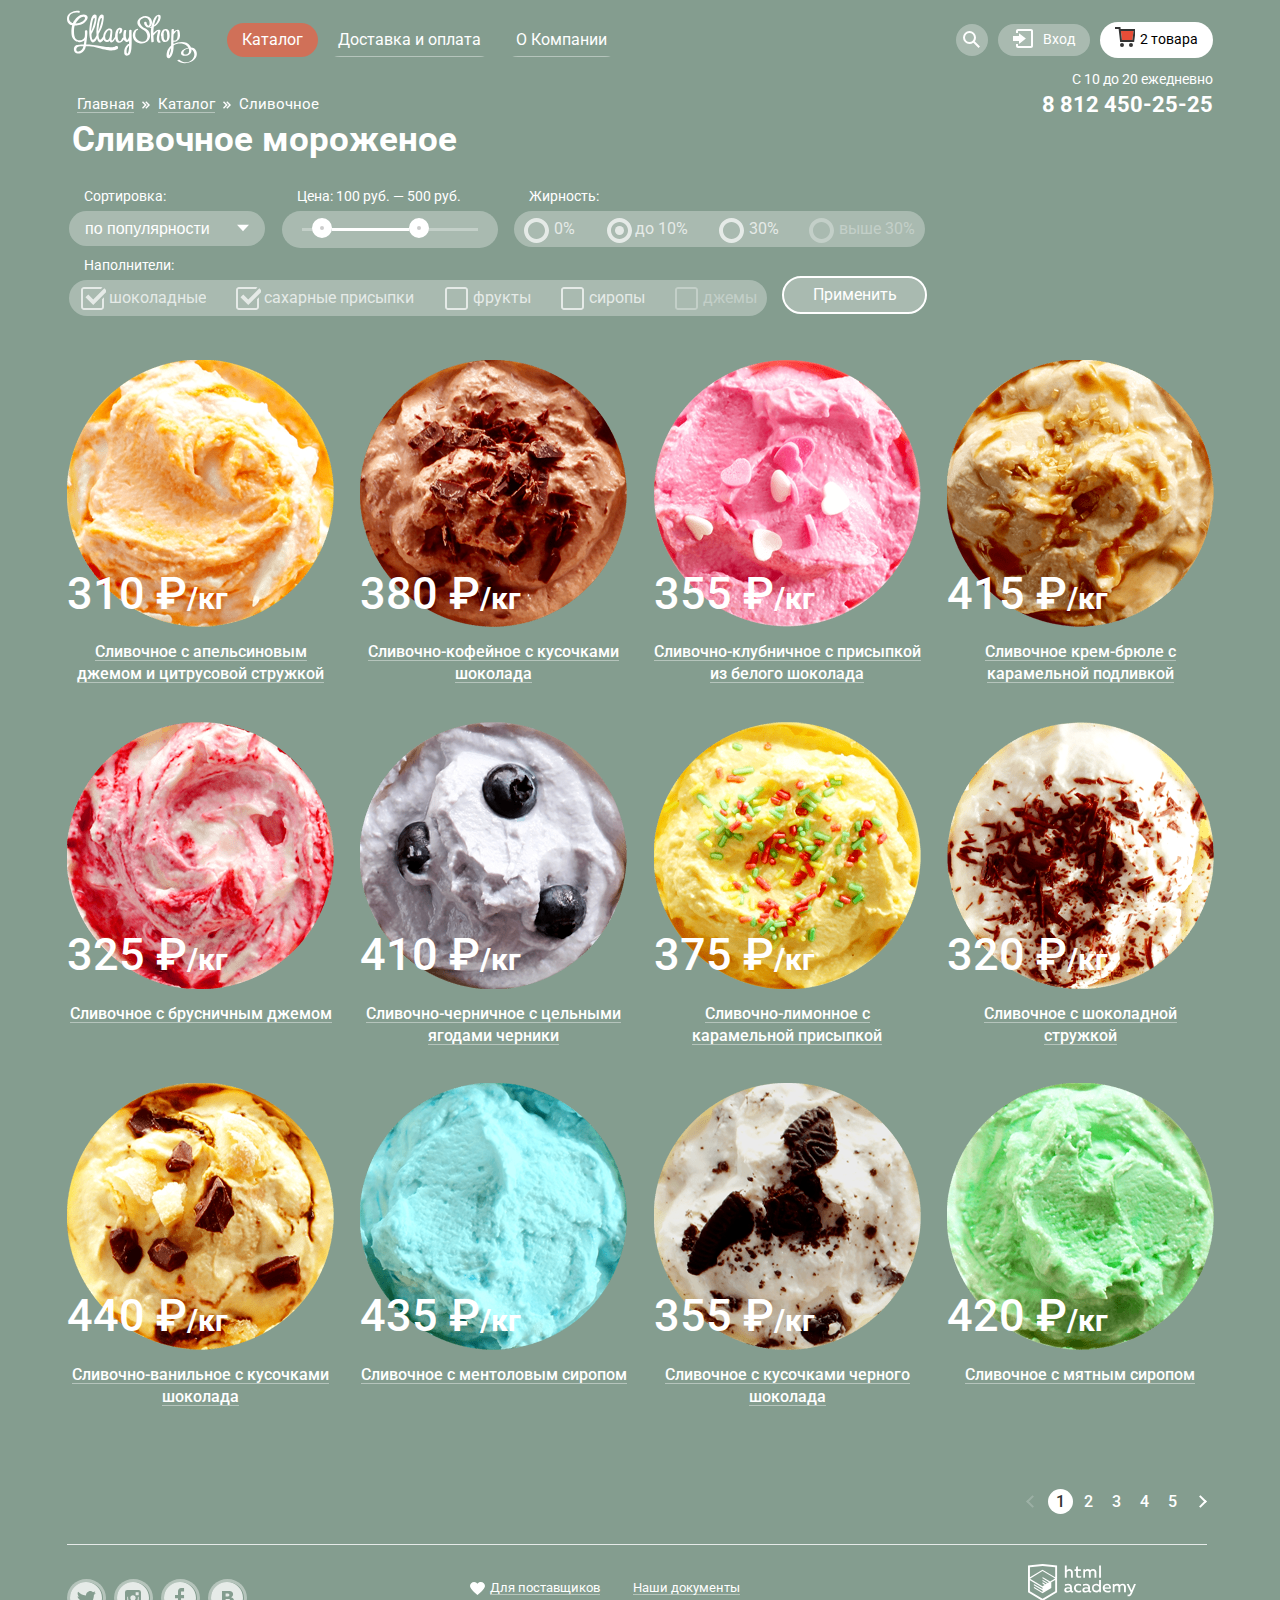
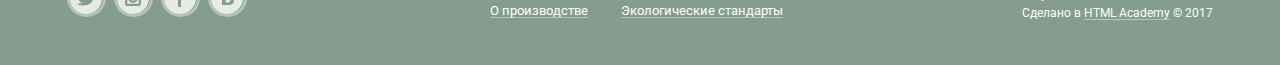
==== commit d3af115f: "Все исправила. Кроме одной штуки (новой). Подключила js" ====
--- a/catalog.html
+++ b/catalog.html
@@ -32,8 +32,8 @@
         <div class="modal search">
           <form action="https://echo.htmlacademy.ru" method="get">
             <p class="input-wrapper">
+              <input type="search" name="search" id="search-field">
               <label for="search-field">Что ищем?</label>
-              <input type="search" name="search" id="search-field">
             </p>
           </form>
         </div>
@@ -44,12 +44,12 @@
           <h2 class="visually-hidden">Авторизация</h2>
           <form class="enter-form" action="https://echo.htmlacademy.ru/" method="post">
             <p class="input-wrapper">
+              <input type="email" name="e-mail" id="login">
               <label for="login">Электронная почта</label>
-              <input type="email" name="e-mail" id="login">
             </p>
             <p class="input-wrapper">
+              <input type="password" name="password" id="password">
               <label for="password">Пароль</label>
-              <input type="password" name="password" id="password">
             </p>
             <button class="button" type="submit">Войти</button>
           </form>
@@ -95,8 +95,8 @@
   </header>
   <main class="container">
     <ul class="breadcrumbs">
-      <li><a href="index.html">Главная</a></li>
-      <li><a href="#">Каталог</a></li>
+      <li><a class="breadcrumbs-path" href="index.html">Главная</a></li>
+      <li><a class="breadcrumbs-path" href="#">Каталог</a></li>
       <li class="breadcrumbs-current">Сливочное</li>
     </ul>
     <h1 class="title-main inner">Сливочное мороженое</h1>
@@ -119,7 +119,7 @@
           </div>
           <div class="price-filter">
             <fieldset>
-              <legend>Цена:100 руб.- 500 руб.</legend>
+              <legend>Цена: 100 руб. &mdash; 500 руб.</legend>
               <div class="range-controls">
                 <div class="scale">
                   <div class="bar">
@@ -308,7 +308,7 @@
     <div class="footer-copyright">
       <a class="logo-link" href="https://htmlacademy.ru/intensive/htmlcss">
         <img src="img/logo-htmlacademy.svg" width="108" height="39" alt="HTML Academy logo"></a>
-        <p>Сделано в <a href="https://htmlacademy.ru/intensive/htmlcss"> HTML Academy</a> &#0169; 2017</p>
+        <p>Сделано в <a class="details-link" href="https://htmlacademy.ru/intensive/htmlcss"> HTML Academy</a> &#0169; 2017</p>
       </div>
     </footer>
   </body>
--- a/css/style.css
+++ b/css/style.css
@@ -24,7 +24,6 @@
 }
 
 .site-wrapper {
-	min-width: 1200px;
 	background-color: #849d8f;
 	background: url("../img/back-1.png") top center no-repeat;
 	transition: background-image 0.5s ease, background-color 0.5s ease;
@@ -49,7 +48,6 @@
 	width: 1200px;
 	margin: 0 auto;
 	padding: 10px 27px;
-	outline: 1px solid red;
 	position: relative;
 }
 
@@ -87,11 +85,7 @@
 	color: #ffffff;
 }
 
-a:not(.button, .main-menu, .dropdown):hover,
-a:not(.button, .main-menu, .dropdown):focus {
-	color: #e84d37;
-}
-
+.main-menu a,
 .breadcrumbs a,
 .title-catalog-item,
 .details-link  {
@@ -99,6 +93,23 @@
 	background: linear-gradient(rgba(255, 255, 255, 0.4), rgba(255, 255, 255, 0.4)) no-repeat 0 100%;
 	background-size: 100% 1px;
 }
+
+.breadcrumbs a:hover,
+.title-catalog-item:hover,
+.details-link:hover {
+	color: #f58669;
+	background: linear-gradient(#f58669, #ec6e5d) no-repeat 0 100%;
+	background-size: 100% 1px;
+}
+
+.breadcrumbs a:focus,
+.title-catalog-item:focus,
+.details-link:focus {
+	color: #f58669;
+	background: linear-gradient(#f58669, #ec6e5d) no-repeat 0 100%;
+	background-size: 100% 1px;
+}
+
 
 .button {
 	display: inline-block;
@@ -175,6 +186,7 @@
 .main-menu > li {
 	position: relative;
 	padding: 10px 0;
+	margin-right: 5px;
 }
 
 .main-menu > li:hover .dropdown {
@@ -228,8 +240,9 @@
 	box-shadow: inset 0 2px 1px #696969;
 }
 
-.current {
-	background-color: #d07058;
+.main-menu .current {
+	background: #d07058;
+
 }
 
 .current-page {
@@ -266,6 +279,60 @@
 	display: block;
 }
 
+.modal {
+	color: #323232;
+	border-radius: 10px;
+	background-color: #f8f7f4;
+	box-shadow: 0 20px 20px rgba(0, 0, 0, 0.4);
+}
+
+.input-wrapper {
+	position: relative;
+	padding: 15px 0;
+	margin: 0;
+}
+
+.input-wrapper label {
+	position: absolute;
+	left: 15px;
+	top: 30px;
+	font-size: 14px;
+	color: #999;
+}
+
+.input-wrapper input,
+.input-wrapper textarea {
+	padding: 14px 15px 16px;
+	border-radius: 4px;
+	border: 1px solid #d3d3d2;
+  font-size: 16px;
+  font-weight: 700;
+  line-height: 1.5;
+  color: #323232;
+}
+
+.input-wrapper input:hover,
+.input-wrapper textarea:hover {
+	border: 2px solid #d3d3d2;
+}
+
+.input-wrapper input:focus + label,
+.input-wrapper textarea:focus + label {
+  top: -.4em;
+  font-size: 11px;
+  line-height: 1.18;
+}
+
+.input-wrapper input:focus + label,
+.input-wrapper textarea:focus + label {
+  color: #5b9ddf;
+}
+
+.input-wrapper input:focus,
+.input-wrapper textarea:focus {
+  outline-color: #5b9ddf;
+}
+
 .search {
 	width: 345px;
 	padding: 20px 15px;
@@ -284,6 +351,7 @@
 
 .search input {
 	width: 100%;
+	height: 45px;
 }
 
 .enter {
@@ -321,6 +389,7 @@
 
 .enter input {
 	width: 100%;
+	height: 43px;
 }
 
 .enter .button {
@@ -516,7 +585,6 @@
 	min-height: 308px;
 	margin-bottom: 40px;
 	padding: 25px 20px 0 20px;
-	outline: 1px solid blue;
 	color: #323232;
 	font-size: 16px;
 	background: url("../img/waffel-cut.png")  0 0 repeat;
@@ -538,7 +606,6 @@
 	display: flex;
 	justify-content: space-between;
 	flex-wrap: wrap;
-	outline: 1px solid yellow;
 }
 
 .features-factor {
@@ -602,7 +669,6 @@
 	background: url("../img/strawberry-background.jpg") 63% 50% no-repeat;
 	background-color: #ffffff;
 	border-radius: 20px;
-	outline: 1px solid yellow;
 	padding-top: 20px;
 	padding-left: 20px;
 	padding-right: 230px;
@@ -648,46 +714,9 @@
 	margin-top: 20px;
 }
 
-.input-wrapper {
-	position: relative;
-	padding: 15px 0;
-}
-
-.subscribe-alt  .input-wrapper input {
-	width: 360px;
+.subscribe-alt input {
+	width: 367px;
 	height: 45px;
-	padding-left: 10px;
-	border-radius: 5px;
-	border: 1px solid gray;
-	margin-right: 10px;
-}
-
-.input-wrapper label {
-	position: absolute;
-	left: 15px;
-	top: 30px;
-	font-size: 14px;
-	opacity: .5;
-}
-
-.input-wrapper input:hover + label {
-	border-color: #d4d3d2;
-}
-
-.input-wrapper input:focus + label {
-	top: -20px;
-	font-size: 11px;
-	opacity: 1;
-	color: #8dbdec;
-	border-color: #8dbdec;
-}
-
-.input-wrapper input:active + label  {
-	top: -20px;
-	font-size: 11px;
-	color: #3d3d3d;
-	font-weight: 700;
-	border-color: #d4d3d2;
 }
 
 .subscribe-alt .button {
@@ -699,7 +728,6 @@
 .map {
 	position: relative;
 	min-height: 430px;
-	outline: 1px solid black;
 }
 
 .map img {
@@ -751,11 +779,19 @@
 	width: 100%;
 }
 
-.modal {
-	color: #323232;
-	border-radius: 10px;
-	background-color: #f8f7f4;
-	box-shadow: 0 20px 20px rgba(0, 0, 0, 0.4);
+.feedback-wrapper {
+	position: fixed;
+  display: none;
+	top: 120px;
+  left: 50%;
+  width: 300px;
+  margin-left: -230px;
+  padding: 50px 80px;
+	z-index: 5;
+}
+
+.feedback-show {
+	display: block;
 }
 
 .feedback {
@@ -764,7 +800,7 @@
 	position: absolute;
 }
 
-.feadback h2 {
+.feedback h2 {
 	margin: 0;
 	padding: 0;
 }
@@ -787,16 +823,20 @@
 }
 
 .contact-form input {
-	width: 265px;
+	width: 267px;
+	height: 45px;
 }
 
 .contact-form textarea {
-	width: 427px;
-	margin-bottom: 20px;
+	width: 430px;
+	resize: none;
+	font-family: inherit;
+	margin-bottom: 10px;
 }
 
 .feedback button {
 	float: right;
+	margin-bottom: 10px;
 }
 
 .modal-cart {
@@ -988,10 +1028,10 @@
 	padding: 8px 20px;
 	vertical-align: middle;
 	color: #ffffff;
-	background-color: rgba(255, 255, 255, 0.4);
+	background-color: rgba(255, 255, 255, 0.3);
 	border-radius: 40px;
 	border: 2px solid #ffffff;
-	margin-top: 24px;
+	margin-top: 20px;
 }
 
 .filter-button:hover {
@@ -1086,7 +1126,6 @@
 	display: flex;
 	align-items: center;
 	justify-content: space-between;
-	outline: 1px solid green;
 	line-height: 1.13;
 }
 
@@ -1189,7 +1228,6 @@
 	justify-content: space-between;
 	margin-bottom: 30px;
 	min-height: 220px;
-	outline: 1px solid orange;
 }
 
 .main-footer {
@@ -1208,7 +1246,6 @@
 	width: 200px;
 	min-height: 45px;
 	margin-top: 25px;
-	outline: 1px solid yellow;
 	display: flex;
 	justify-content: space-between;
 	align-items: baseline;
@@ -1258,11 +1295,28 @@
 .breadcrumbs {
 	padding-top: 4px;
 	font-size: 15px;
+	padding-left: 10px;
 }
 
 .breadcrumbs li {
 	display: inline-block;
-	padding-right: 10px;
+	padding-right: 20px;
+}
+
+.breadcrumbs-path {
+	position: relative;
+
+}
+
+.breadcrumbs-path::after {
+	content: "";
+	position: absolute;
+	bottom: 4px;
+	left: 65px;
+	width: 8px;
+	height: 8px;
+	background: url(../img/arrow-31-8.png) 0 0 no-repeat;
+	fill: #fff;
 }
 
 .filters-wrapper {
@@ -1271,7 +1325,6 @@
 	justify-content: space-between;
 	align-items: flex-start;
 	flex-wrap: wrap;
-	outline: 1px solid yellow;
 	position: relative;
 	margin-top: 26px;
 	margin-bottom: 26px;
@@ -1336,7 +1389,7 @@
 	display: flex;
 	justify-content: space-between;
 	list-style: none;
-	background-color: rgba(255, 255, 255, 0.4);
+	background-color: rgba(255, 255, 255, 0.3);
 	border-radius: 40px;
 	padding: 7px 10px;
 }
@@ -1358,8 +1411,8 @@
 	bottom: 0;
 	margin-top: auto;
 	margin-bottom: auto;
-	width: 13px;
-	height: 10px;
+	width: 12px;
+	height: 12px;
 	background: url("../img/select-arrow.svg") 0 0 no-repeat;
 }
 
@@ -1367,10 +1420,10 @@
 	color:   #ffffff;
 	width: 100%;
 	padding: 8px 0 8px 15px;
-	border: 1px solid #ccc;
+	border: 1px solid transparent;
 	border-radius: 40px;
 	font-size: inherit;
-	background-color: rgba(255, 255, 255, 0.4);
+	background-color: rgba(255, 255, 255, 0.3);
 	cursor: pointer;
 	-webkit-appearance: none;
 	-moz-appearance: none;
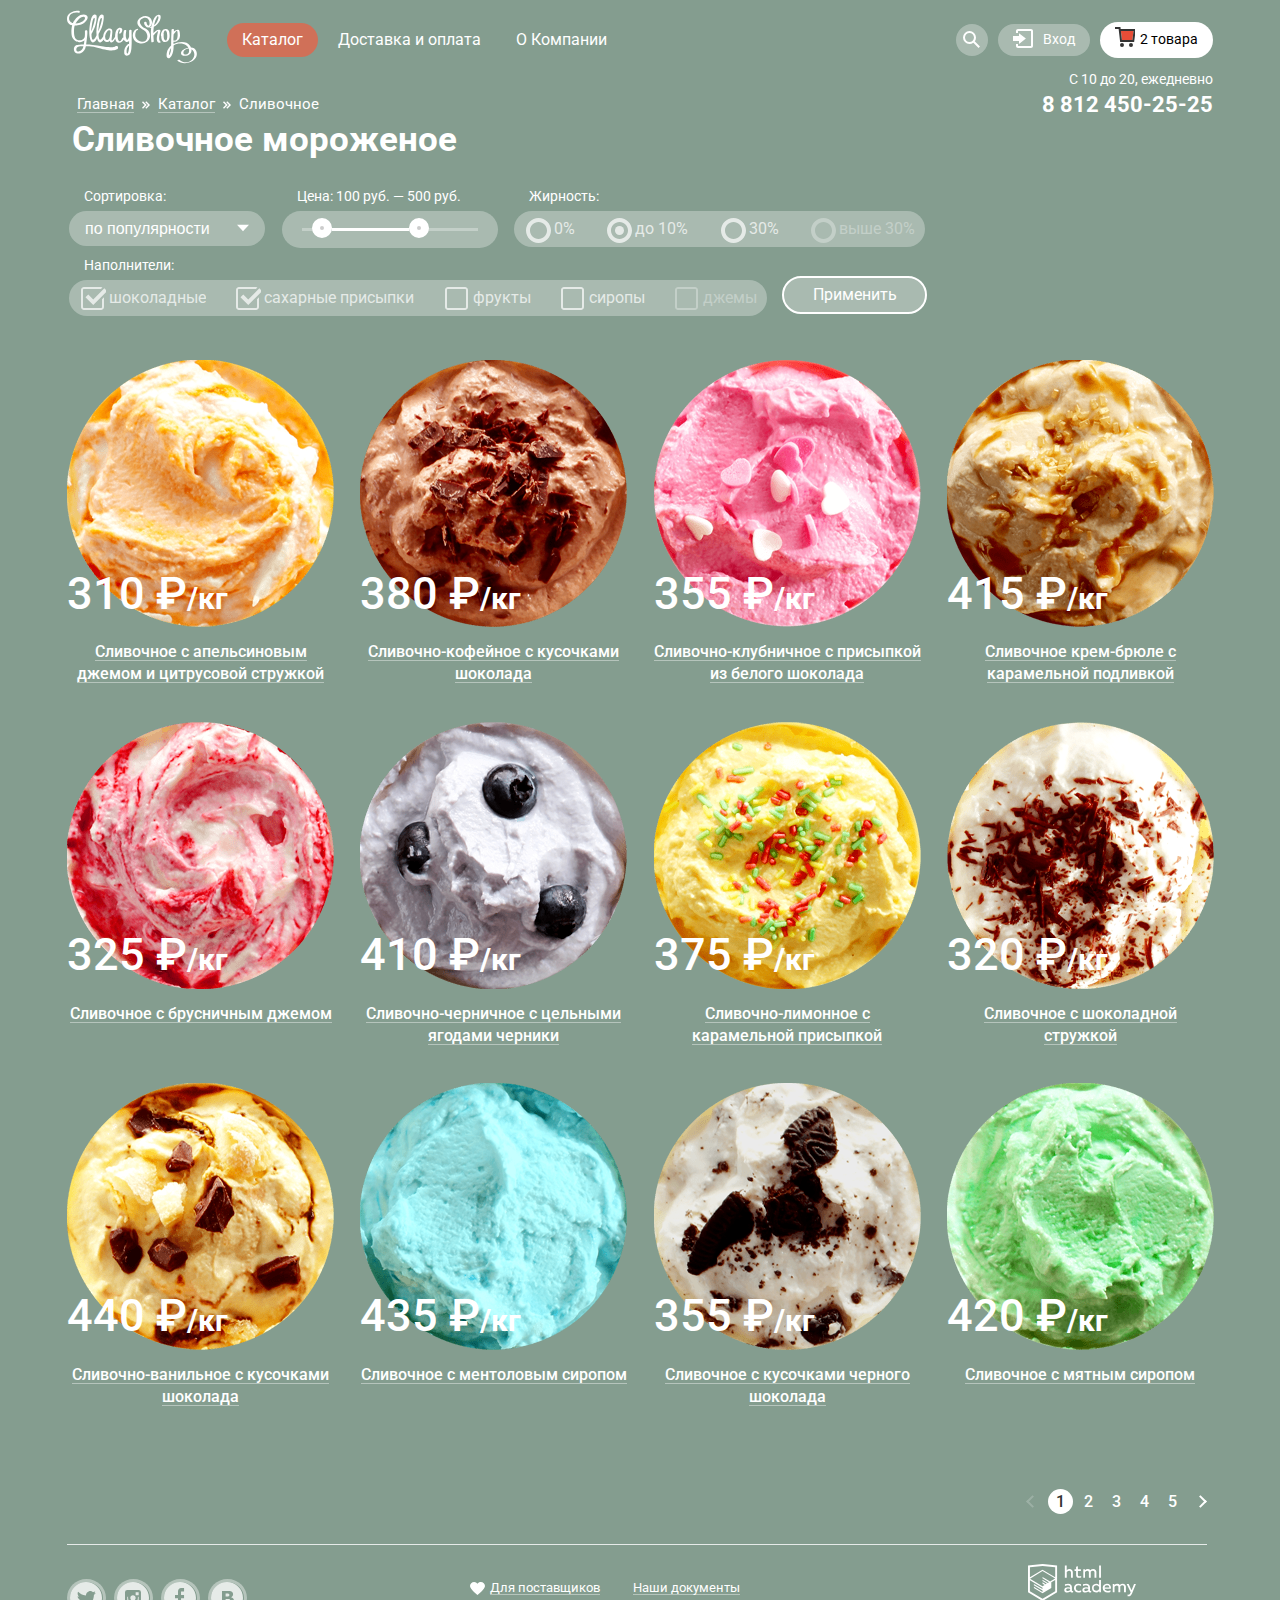
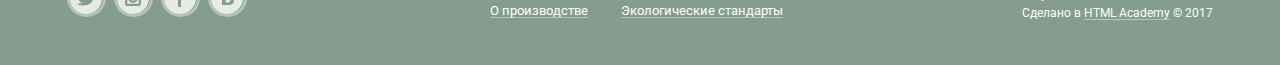
==== commit aa039d2c: "last changes done" ====
--- a/catalog.html
+++ b/catalog.html
@@ -88,7 +88,7 @@
     </ul>
   </nav>
   <div class="index-top-right">
-    <p>С 10 до 20 ежедневно<br>
+    <p>С 10 до 20, ежедневно
       <span class="contact-phone">8 812 450-25-25</span>
     </p>
   </div>
--- a/css/style.css
+++ b/css/style.css
@@ -24,6 +24,7 @@
 }
 
 .site-wrapper {
+	min-width: 1200px;
 	background-color: #849d8f;
 	background: url("../img/back-1.png") top center no-repeat;
 	transition: background-image 0.5s ease, background-color 0.5s ease;
@@ -85,7 +86,6 @@
 	color: #ffffff;
 }
 
-.main-menu a,
 .breadcrumbs a,
 .title-catalog-item,
 .details-link  {
@@ -199,7 +199,7 @@
 	background-color: #ffffff;
 	border-radius: 10px;
 	position: absolute;
-	top: 48px;
+	top: 50px;
 	left: 0;
 	z-index: 10;
 	display: none;
@@ -230,14 +230,32 @@
 	border-radius: 0 0 10px 10px;
 }
 
+.main-menu-link {
+	display: inline-block;
+  vertical-align: middle;
+  text-decoration: none;
+  color: #fff;
+  padding: 8px 15px;
+  border-radius: 1.2em;
+  font-size: 16px;
+  line-height: 1.3;
+	background: linear-gradient(rgba(255, 255, 255, 0.4), rgba(255, 255, 255, 0.4)) no-repeat 0 78%;
+  background-size: 100% 1px;
+  background-clip: content-box;
+}
+
 .main-menu-link:hover {
-	color: #000000;
+	background: none;
 	background-color: #ffffff;
+	color: #323232;
+	background-clip: initial;
 }
 
 .main-menu-link:focus {
+	color: #323232;
 	background-color: #f7f6f3;
 	box-shadow: inset 0 2px 1px #696969;
+	background-clip: initial;
 }
 
 .main-menu .current {
@@ -300,12 +318,13 @@
 	color: #999;
 }
 
+
 .input-wrapper input,
 .input-wrapper textarea {
-	padding: 14px 15px 16px;
 	border-radius: 4px;
 	border: 1px solid #d3d3d2;
-  font-size: 16px;
+	padding: 14px 15px 16px;
+	font-size: 16px;
   font-weight: 700;
   line-height: 1.5;
   color: #323232;
@@ -313,7 +332,7 @@
 
 .input-wrapper input:hover,
 .input-wrapper textarea:hover {
-	border: 2px solid #d3d3d2;
+	border: 1px solid #a5a4a4;
 }
 
 .input-wrapper input:focus + label,
@@ -781,23 +800,20 @@
 
 .feedback-wrapper {
 	position: fixed;
-  display: none;
-	top: 120px;
-  left: 50%;
-  width: 300px;
-  margin-left: -230px;
-  padding: 50px 80px;
-	z-index: 5;
-}
-
-.feedback-show {
-	display: block;
+}
+
+.hidden {
+	display: none;
 }
 
 .feedback {
 	width: 480px;
 	padding: 20px;
-	position: absolute;
+	top: 25vh;
+	right: 0;
+  left: 0;
+	margin: 0 auto;
+  z-index: 3;
 }
 
 .feedback h2 {
@@ -988,7 +1004,7 @@
 	content: "";
 	position: absolute;
 	bottom: auto;
-	left: 0;
+	left: 2px;
 	width: 25px;
 	height: 25px;
 	background: url("../img/radio-off.svg") 0 0 no-repeat;
@@ -1138,13 +1154,17 @@
 .index-top-right {
 	text-align: right;
 	font-size: 14px;
+	float: right;
+	width: 200px;
 }
 
 .index-top-right p {
 	margin: 0;
-	float: right;
-}
-
+}
+
+.address {
+	padding-right: 95px;
+}
 
 .promo {
 	display: flex;
@@ -1316,7 +1336,6 @@
 	width: 8px;
 	height: 8px;
 	background: url(../img/arrow-31-8.png) 0 0 no-repeat;
-	fill: #fff;
 }
 
 .filters-wrapper {
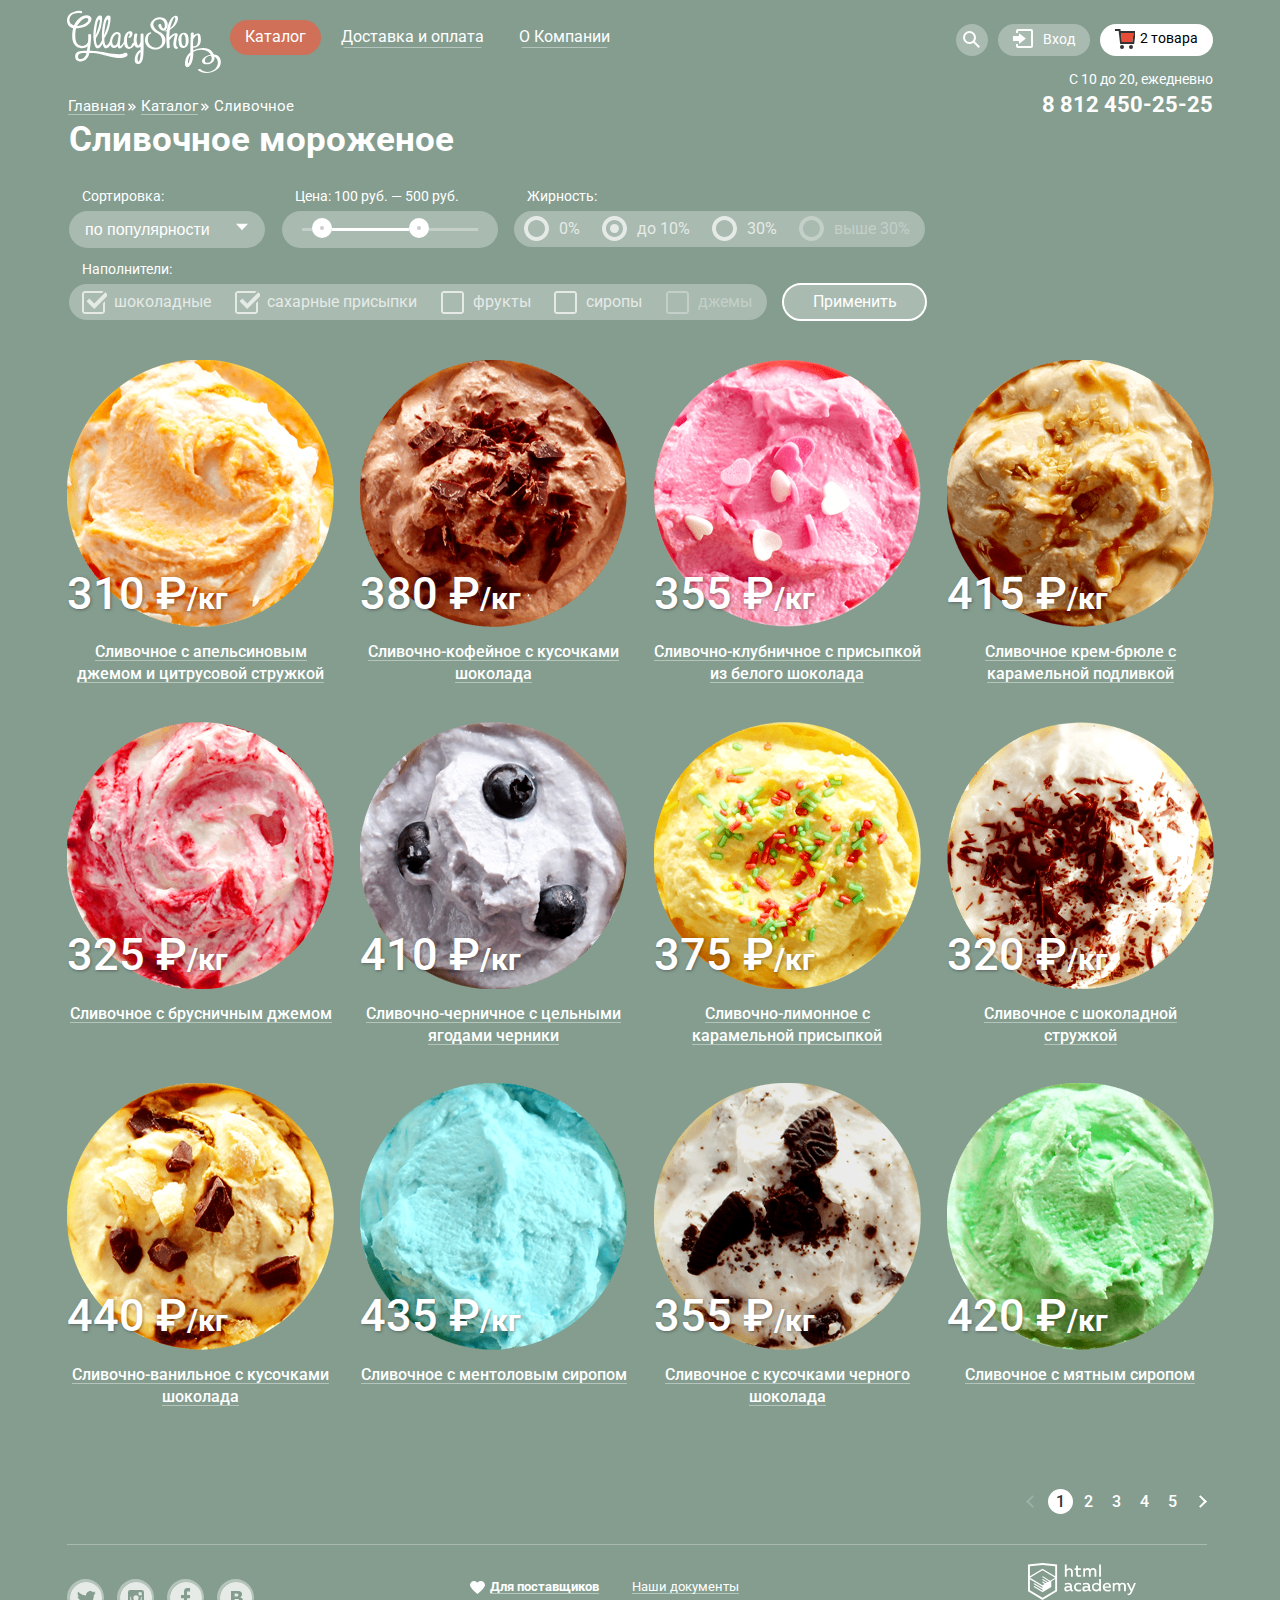
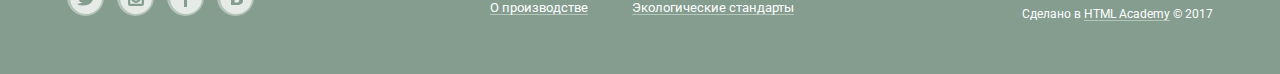
==== commit 9a0929db: "final review - fixes" ====
--- a/catalog.html
+++ b/catalog.html
@@ -11,13 +11,13 @@
 <header class="main-header container">
   <nav class="main-navigation">
     <a class="main-header-logo" href="index.html">
-      <img src="img/logo.svg" width="160" height="60" alt="Логотип Глейси">
+      <img src="img/logo.svg" width="154" height="64" alt="Логотип Глейси">
     </a>
     <ul class="main-menu">
-      <li><a class="current">Каталог</a>
+      <li><a class="current-page">Каталог</a>
         <ul class="dropdown">
-          <li><a href="#"><b>Новинки</b></a></li>
-          <li class="current-page">Сливочное</li>
+          <li class="new"><a href="#"><b>Новинки</b></a></li>
+          <li class="current-page"><a>Сливочное</a></li>
           <li><a href="#">Щербеты</a></li>
           <li><a href="#">Фруктовый лед</a></li>
           <li><a href="#">Мелорин</a></li>
@@ -52,9 +52,11 @@
               <label for="password">Пароль</label>
             </p>
             <button class="button" type="submit">Войти</button>
+            <div class="enter-links">
+              <a href="#">Забыли пароль?</a>
+              <a href="#">Новая регистрация</a>
+            </div>
           </form>
-          <a href="#">Забыли пароль?</a>
-          <a href="#">Новая регистрация</a>
         </div>
       </li>
       <li class="user-menu-item">
@@ -92,7 +94,7 @@
       <span class="contact-phone">8 812 450-25-25</span>
     </p>
   </div>
-  </header>
+</header>
   <main class="container">
     <ul class="breadcrumbs">
       <li><a class="breadcrumbs-path" href="index.html">Главная</a></li>
@@ -180,7 +182,7 @@
     <section class="catalog">
       <h2 class="visually-hidden">Ассортимент сливочного мороженого</h2>
       <article class="catalog-item">
-        <img src="img/product-1-min.png" width="267" height="267" alt="Сливочное с апельсиновым джемом и цитрусовой стружкой">
+        <img class src="img/product-1-min.png" width="267" height="267" alt="Сливочное с апельсиновым джемом и цитрусовой стружкой">
         <h4><a class="title-catalog-item" href="#">Сливочное с апельсиновым джемом и цитрусовой стружкой</a></h4>
         <p class="price-item">310 &#8381;<span class="fancy">/кг</span></p>
           <div class="overlay">
@@ -276,15 +278,15 @@
           </div>
       </article>
     </section>
-      <ul class="pagination-list">
-        <li class="pagination-item"><a class="pagination-link inactive">Вперед</a></li>
-        <li class="pagination-item"><a class="pagination-link current">1</a></li>
-        <li class="pagination-item"><a class="pagination-link" href="#">2</a></li>
-        <li class="pagination-item"><a class="pagination-link" href="#">3</a></li>
-        <li class="pagination-item"><a class="pagination-link" href="#">4</a></li>
-        <li class="pagination-item"><a class="pagination-link" href="#">5</a></li>
-        <li class="pagination-item"><a class="pagination-link" href="#">Назад</a></li>
-      </ul>
+    <ul class="pagination-list">
+      <li class="pagination-item"><a class="pagination-link inactive">Вперед</a></li>
+      <li class="pagination-item"><a class="pagination-link current">1</a></li>
+      <li class="pagination-item"><a class="pagination-link" href="#">2</a></li>
+      <li class="pagination-item"><a class="pagination-link" href="#">3</a></li>
+      <li class="pagination-item"><a class="pagination-link" href="#">4</a></li>
+      <li class="pagination-item"><a class="pagination-link" href="#">5</a></li>
+      <li class="pagination-item"><a class="pagination-link" href="#">Назад</a></li>
+    </ul>
   </main>
   <footer class="main-footer inner-page container">
     <div class="footer-social">
@@ -298,18 +300,20 @@
     </div>
     <div class="company-details">
       <h3 class="visually-hidden">Подробнее о нашей компании</h3>
-      <ul>
+      <ul class="col">
         <li><a class="details-link featured" href="#">Для поставщиков</a></li>
+        <li><a class="details-link" href="#">О производстве</a></li>
+      </ul>
+      <ul class="col">
         <li><a class="details-link" href="#">Наши документы</a></li>
-        <li><a class="details-link" href="#">О производстве</a></li>
         <li><a class="details-link" href="#">Экологические стандарты</a></li>
       </ul>
     </div>
     <div class="footer-copyright">
       <a class="logo-link" href="https://htmlacademy.ru/intensive/htmlcss">
-        <img src="img/logo-htmlacademy.svg" width="108" height="39" alt="HTML Academy logo"></a>
-        <p>Сделано в <a class="details-link" href="https://htmlacademy.ru/intensive/htmlcss"> HTML Academy</a> &#0169; 2017</p>
-      </div>
-    </footer>
-  </body>
+      <img src="img/logo-htmlacademy.svg" width="108" height="39" alt="HTML Academy logo"></a>
+      <p>Сделано в <a class="details-link" href="https://htmlacademy.ru/intensive/htmlcss"> HTML Academy</a> &#0169; 2017</p>
+    </div>
+  </footer>
+</body>
 </html>
--- a/css/style.css
+++ b/css/style.css
@@ -6,28 +6,22 @@
 body {
 	margin: 0;
 	padding: 0;
-
+	background-color: #849d8f;
 	color: #ffffff;
 	font-family: "Roboto", "Arial", sans-serif;
 	font-size: 16px;
 	line-height: 1.38;
-	background-color: #849d8f;
 }
 
 .body > input[type="radio"] {
 	display: none;
-}
-
-img {
-	max-width: 100%;
-	height: auto;
 }
 
 .site-wrapper {
 	min-width: 1200px;
 	background-color: #849d8f;
-	background: url("../img/back-1.png") top center no-repeat;
-	transition: background-image 0.5s ease, background-color 0.5s ease;
+	background: url("../img/back-1-min.jpg") top center no-repeat;
+	transition: background-image 0s ease, background-color 0s ease;
 }
 
 .site-wrapper::before,
@@ -38,11 +32,11 @@
 
 .site-wrapper::before,
 .site-wrapper::after {
-	background-image: url("../img/back-2.png");
+	background-image: url("../img/back-2-min.jpg");
 }
 
 .site-wrapper::after {
-	background-image: url("../img/back-3.png");
+	background-image: url("../img/back-3-min.jpg");
 }
 
 .container {
@@ -109,7 +103,6 @@
 	background: linear-gradient(#f58669, #ec6e5d) no-repeat 0 100%;
 	background-size: 100% 1px;
 }
-
 
 .button {
 	display: inline-block;
@@ -123,13 +116,12 @@
 	border-radius: 1.9em;
 	font-weight: 700;
 	color: #ffffff;
-	background-image: linear-gradient(#f26843, #e74a35);
-	box-shadow: 0 -0.11em 0.11em rgba(172, 16, 0, 0.6) inset;
+	box-shadow: 0 2px 2px rgba(172, 16, 0, 0.64);
 	text-shadow: 0 0.11em 0.27em rgba(160, 32, 11, 0.75);
-	white-space: nowrap;
-	overflow: hidden;
-	text-overflow: ellipsis;
-}
+	background-color: #ffffff;
+	background-image: linear-gradient(to top, #e74a35 0%, #f26843 100%);
+}
+
 
 .button:hover {
 	color: #ffffff;
@@ -155,7 +147,7 @@
 	padding: 0;
 }
 
-.main-navigation  a {
+.main-navigation a {
 	text-decoration: none;
 	padding: 8px 15px;
 	display: block;
@@ -164,9 +156,9 @@
 }
 
 .main-menu {
-	width: 600px;
-	padding-left: 30px;
-	margin-right: 200px;
+	max-width: 700px;
+	padding: 0;
+	margin-right: 180px;
 	display: flex;
 	flex-wrap: wrap;
 	align-items: center;
@@ -185,8 +177,8 @@
 
 .main-menu > li {
 	position: relative;
-	padding: 10px 0;
 	margin-right: 5px;
+	padding-bottom: 5px
 }
 
 .main-menu > li:hover .dropdown {
@@ -197,12 +189,36 @@
 	width: 143px;
 	font-size: 14px;
 	background-color: #ffffff;
-	border-radius: 10px;
-	position: absolute;
-	top: 50px;
-	left: 0;
+	border-radius: 5px;
+	position: absolute;
+	top: 40px;
+	left: -4px;
 	z-index: 10;
 	display: none;
+	}
+
+.dropdown li {
+	padding-left: 5px;
+}
+
+.dropdown li:last-child {
+	padding-bottom: 4px;
+}
+
+.new {
+	padding-top: 3px;
+	margin-bottom: 8px;
+	position: relative;
+}
+
+.new::after {
+	content: "";
+	position: absolute;
+	top: 38px;
+	left: 6px;
+	width: 126px;
+	height: 1px;
+	background: #d3d3d2;
 }
 
 .dropdown a {
@@ -210,38 +226,33 @@
 }
 
 .dropdown li:not(.current-page):hover {
-	background-color: #fbded7;
-}
-
-.dropdown li:focus {
+	background-color:  #fbded7;
+}
+
+.dropdown li:active {
 	background-color: #f6b5a5;
 }
 
-.dropdown li:active {
-	color:  #ffffff;
-	background-color: #d07058;
-}
-
 .dropdown li:nth-child(1):hover {
-	border-radius: 10px 10px 0 0;
+	border-radius: 5px 5px 0 0;
 }
 
 .dropdown li:last-child:hover {
-	border-radius: 0 0 10px 10px;
+	border-radius: 0 0 5px 5px;
 }
 
 .main-menu-link {
 	display: inline-block;
-  vertical-align: middle;
-  text-decoration: none;
-  color: #fff;
-  padding: 8px 15px;
-  border-radius: 1.2em;
-  font-size: 16px;
-  line-height: 1.3;
+	vertical-align: middle;
+	text-decoration: none;
+	color: #fff;
+	padding: 8px 15px;
+	border-radius: 1.2em;
+	font-size: 16px;
+	line-height: 1.3;
 	background: linear-gradient(rgba(255, 255, 255, 0.4), rgba(255, 255, 255, 0.4)) no-repeat 0 78%;
-  background-size: 100% 1px;
-  background-clip: content-box;
+	background-size: 100% 1px;
+	background-clip: content-box;
 }
 
 .main-menu-link:hover {
@@ -258,14 +269,12 @@
 	background-clip: initial;
 }
 
-.main-menu .current {
-	background: #d07058;
-
-}
-
 .current-page {
 	background-color: #d07058;
-	padding: 8px 15px;
+}
+
+.current-page a {
+	color: white;
 }
 
 .user-menu-btn {
@@ -299,21 +308,19 @@
 
 .modal {
 	color: #323232;
-	border-radius: 10px;
+	border-radius: 5px;
 	background-color: #f8f7f4;
 	box-shadow: 0 20px 20px rgba(0, 0, 0, 0.4);
 }
 
 .input-wrapper {
 	position: relative;
-	padding: 15px 0;
-	margin: 0;
 }
 
 .input-wrapper label {
 	position: absolute;
 	left: 15px;
-	top: 30px;
+	top: 14px;
 	font-size: 14px;
 	color: #999;
 }
@@ -323,11 +330,12 @@
 .input-wrapper textarea {
 	border-radius: 4px;
 	border: 1px solid #d3d3d2;
-	padding: 14px 15px 16px;
+	padding: 14px 14px 16px;
 	font-size: 16px;
-  font-weight: 700;
-  line-height: 1.5;
-  color: #323232;
+	font-weight: 700;
+	line-height: 1.5;
+	color: #323232;
+	font-family: inherit;
 }
 
 .input-wrapper input:hover,
@@ -337,19 +345,26 @@
 
 .input-wrapper input:focus + label,
 .input-wrapper textarea:focus + label {
-  top: -.4em;
-  font-size: 11px;
-  line-height: 1.18;
+	top: -1.2em;
+	font-size: 11px;
+	line-height: 1.18;
+}
+
+.input-wrapper input:valid + label,
+.input-wrapper textarea:valid + label {
+	top: -1.2em;
+	font-size: 11px;
+	line-height: 1.18;
 }
 
 .input-wrapper input:focus + label,
 .input-wrapper textarea:focus + label {
-  color: #5b9ddf;
+	color: #5b9ddf;
 }
 
 .input-wrapper input:focus,
 .input-wrapper textarea:focus {
-  outline-color: #5b9ddf;
+	outline-color: #5b9ddf;
 }
 
 .search {
@@ -357,8 +372,8 @@
 	padding: 20px 15px;
 	text-align: left;
 	position: absolute;
-	top: 40px;
-	right: 220px;
+	top: 36px;
+	right: 225px;
 	margin-top: 10px;
 	z-index: 10;
 	display: none;
@@ -370,26 +385,35 @@
 
 .search input {
 	width: 100%;
-	height: 45px;
+	height: 44px;
 }
 
 .enter {
 	width: 277px;
-	padding: 10px 20px;
+	padding-top: 3px;
+	padding-right: 10px;
+	padding-left: 20px;
 	padding-bottom: 10px;
 	position: absolute;
-	top: 40px;
+	top: 36px;
 	right: 125px;
 	margin-top: 10px;
 	z-index: 10;
 	display: none;
+	text-align: left;
 }
 
 .enter a {
 	font-size: 13px;
 	line-height: 0.5;
-	margin: 0;
 	text-align: left;
+	padding-left: 0;
+	padding-right: 7px;
+}
+
+.enter-links {
+	float: right;
+	margin-bottom: 12px;
 }
 
 .enter-btn::before {
@@ -406,15 +430,17 @@
 	background: url("../img/entrance-black.svg") 0 0 no-repeat;
 }
 
+.enter p {
+	margin-bottom: 20px;
+}
+
 .enter input {
-	width: 100%;
-	height: 43px;
+	height: 44px;
 }
 
 .enter .button {
-	float: left;
-	margin-right: 10px;
-}
+	padding: 12px 24px;
+	}
 
 .cart-btn::before {
 	content: "";
@@ -433,7 +459,7 @@
 .user-menu-item .products-added {
 	color: #000000;
 	background-color: #ffffff;
-	padding: 10px 15px 10px 40px;
+	padding: 7px 15px 10px 40px;
 	border-radius: 20px;
 	position: relative;
 }
@@ -474,7 +500,6 @@
 	font-size: 35px;
 	line-height: 1.17;
 	margin: 0;
-	padding-top: 10px;
 	padding-left: 5px;
 }
 
@@ -482,11 +507,9 @@
 	font-size: 35px;
 	line-height: 1.17;
 	margin: 0;
-	padding-top: 5px;
-	padding-left: 5px;
-}
-
-
+	padding-top: 3px;
+	padding-left: 2px;
+}
 
 .title-secondary {
 	font-size: 24px;
@@ -500,7 +523,7 @@
 	text-align: center;
 	margin-right: auto;
 	margin-left:  auto;
-	margin-bottom: 10px;
+	margin-bottom: 20px;
 }
 
 .slider .button {
@@ -512,7 +535,7 @@
 
 .slider-controls {
 	position: absolute;
-	bottom: 40px;
+	bottom: 33px;
 	left: 30px;
 	z-index: 20;
 	font-size: 0;
@@ -546,17 +569,17 @@
 
 #btn-1:checked ~ .site-wrapper {
 	background-color: #849d8f;
-	background-image: url("../img/back-1.png");
+	background-image: url("../img/back-1-min.jpg");
 }
 
 #btn-2:checked ~ .site-wrapper {
 	background-color: #8996a6;
-	background-image: url("../img/back-2.png");
+	background-image: url("../img/back-2-min.jpg");
 }
 
 #btn-3:checked ~ .site-wrapper {
 	background-color: #9d8b84;
-	background-image: url("../img/back-3.png");
+	background-image: url("../img/back-3-min.jpg");
 }
 
 #btn-1:checked ~ .site-wrapper label[for="btn-1"],
@@ -570,49 +593,50 @@
 	padding-top: 15px;
 	padding-left: 15px;
 	padding-right: 20px;
-
-	padding-bottom: 25px;
-	border-radius: 20px;
+	padding-bottom: 20px;
+	border: 1px solid transparent;
+	border-radius: 15px;
 	background: #f8f5f2 0 0 repeat;
 }
 
 .promo-banner p {
 	font-size: 18px;
 	margin: 0;
-	padding-top: 15px;
-	padding-left: 6px;
+	padding-top: 13px;
+	padding-left: 5px;
 	padding-bottom: 40px;
 }
 
 .promo-banner .button {
-	padding: 10px 20px;
+	padding: 15px 20px 13px;
 	float: right;
+	margin-bottom: 5px;
 }
 
 .promo-banner.raspberry {
-	background-image: url("../img/malina2.png");
+	background: #9b2a4a url("../img/malina.jpg");
 	background-size: cover;
 }
 
 .promo-banner.chocolate {
-	background-image: url("../img/choco1.png");
+	background: #512f21 url("../img/choco.jpg");
 	background-size: cover;
 }
 
 .features {
 	width: 1148px;
-	min-height: 308px;
+	min-height: 305px;
 	margin-bottom: 40px;
 	padding: 25px 20px 0 20px;
 	color: #323232;
 	font-size: 16px;
-	background: url("../img/waffel-cut.png")  0 0 repeat;
+	background: url("../img/waffel.jpg")  0 0 repeat;
 	background-color: #f1e6cf;
 	border-radius: 20px;
 }
 
 .features .title-secondary {
-	padding-bottom: 15px;
+	padding-bottom: 10px;
 }
 
 .features ul,
@@ -631,7 +655,7 @@
 	width: 540px;
 	padding-top: 10px;
 	padding-left: 58px;
-	margin-bottom: 15px;
+	margin-bottom: 13px;
 	margin-right: 3px;
 }
 
@@ -688,7 +712,7 @@
 	background: url("../img/strawberry-background.jpg") 63% 50% no-repeat;
 	background-color: #ffffff;
 	border-radius: 20px;
-	padding-top: 20px;
+	padding-top: 22px;
 	padding-left: 20px;
 	padding-right: 230px;
 	background-size: cover;
@@ -696,7 +720,7 @@
 
 .blog-news-alt p {
 	margin: 0;
-	padding-bottom: 10px;
+	padding-bottom: 5px;
 }
 
 .blog-news a {
@@ -715,12 +739,11 @@
 .subscribe-alt {
 	color: #323232;
 	width: 562px;
-	padding: 25px 10px 0 25px ;
-
+	padding: 28px 10px 20px 25px ;
 	background: #f9f7f5 0 0 repeat;
 	border-radius: 20px;
 	border: 5px solid transparent;
-	border-image-source: url("../img/envelope.png");
+	border-image-source: url("../img/bg-post.svg");
 	border-image-slice: 5;
 	border-image-repeat: stretch;
 	position: relative;
@@ -729,13 +752,13 @@
 .subscribe-form {
 	display: flex;
 	align-items: baseline;
-	justify-content: space-around;
-	margin-top: 20px;
+	margin-top: 34px;
 }
 
 .subscribe-alt input {
 	width: 367px;
 	height: 45px;
+	margin-right: 10px;
 }
 
 .subscribe-alt .button {
@@ -775,8 +798,7 @@
 }
 
 .contacts p {
-	margin-top: 5px;
-	margin-bottom: 5px;
+	margin: 0;
 	font-size: 14px;
 	line-height: 1.43;
 }
@@ -786,7 +808,8 @@
 	font-size: 18px;
 	line-height: 1.33;
 	font-weight: bold;
-	margin-bottom: 15px;
+	margin-top: 5px;
+	margin-bottom: 18px;
 }
 
 .contact-details.phone {
@@ -794,7 +817,7 @@
 }
 
 .contacts-button {
-	margin-top: 15px;
+	margin-top: 25px;
 	width: 100%;
 }
 
@@ -808,12 +831,14 @@
 
 .feedback {
 	width: 480px;
-	padding: 20px;
-	top: 25vh;
+	padding-top: 12px;
+	padding-left: 25px;
+	top: 340px;
 	right: 0;
-  left: 0;
+	left: 0;
 	margin: 0 auto;
-  z-index: 3;
+	z-index: 3;
+	border-radius: 2px;
 }
 
 .feedback h2 {
@@ -823,6 +848,7 @@
 
 .feedback .modal-close {
 	float: right;
+	margin-right: 17px;
 	width: 18px;
 	height: 18px;
 	background: url("../img/cross-big.svg") no-repeat;
@@ -840,25 +866,26 @@
 
 .contact-form input {
 	width: 267px;
-	height: 45px;
+	height: 44px;
+	margin-bottom: 5px;
 }
 
 .contact-form textarea {
 	width: 430px;
 	resize: none;
 	font-family: inherit;
-	margin-bottom: 10px;
 }
 
 .feedback button {
 	float: right;
-	margin-bottom: 10px;
+	margin-right: 25px;
+	margin-bottom: 30px;
 }
 
 .modal-cart {
 	position: absolute;
-	top: 40px;
-	right: 5px;
+	top: 36px;
+	right: 0;
 	z-index: 10;
 	display: none;
 	margin-top: 10px;
@@ -866,7 +893,7 @@
 
 .modal-cart-wrapper {
 	width: 540px;
-	padding: 20px 15px;
+	padding: 25px 10px;
 	display: flex;
 	flex-direction: column;
 	justify-content: center;
@@ -875,12 +902,12 @@
 }
 
 .modal-cart-wrapper:after {
-	width: 500px;
+	width: 507px;
 	content: "";
 	position: absolute;
 	bottom: 110px;
 	right: 0;
-	left: 20px;
+	left: 17px;
 	height: 1px;
 	background-color: #e2e2e2;
 }
@@ -888,27 +915,31 @@
 .modal-cart table {
 	width: 100%;
 	font-size: 13px;
-	padding-bottom: 20px;
-}
-
-td {
-	padding: 5px;
-}
-
-.remove {
-	width: 1%;
+	padding-bottom: 10px;
+	text-align: left;
+	line-height: 1.2;
+}
+
+.modal-cart td {
+	vertical-align: top;
+	padding-bottom: 15px;
+}
+
+	.remove {
+	width: 5%;
 }
 
 .thumb {
 	width: 9%;
+	vertical-align: super;
 }
 
 .item-name {
-	width: 50%;
+	width: 44%;
 }
 
 .quantity {
-	width: 12%;
+	width: 13%;
 	text-align: right;
 }
 
@@ -923,7 +954,11 @@
 
 .total-cart {
 	font-weight: bold;
-	padding: 15px;
+	margin-bottom: 10px;
+}
+
+.button-cart a{
+	padding: 20px;
 }
 
 .user-menu-item .search-btn {
@@ -964,32 +999,37 @@
 
 .filters legend {
 	color: #ffffff;
-	padding-left: 15px;
+	padding-left: 13px;
 	padding-bottom: 5px;
 	font-size: 14px;
 }
 
-input[type="radio"],
-input[type="radio"] + label,
-input[type="checkbox"],
-input[type="checkbox"] + label {
+.filter-option {
+	display: inline-block;
+	margin-right: 5px;
+}
+
+.filters input[type="radio"],
+.filters input[type="radio"] + label,
+.filters input[type="checkbox"],
+.filters input[type="checkbox"] + label {
 	opacity: 0.7;
 	cursor: pointer;
-	padding-left: 30px;
-}
-
-input[type="radio"]:hover,
-input[type="radio"]:hover + label,
-input[type="checkbox"]:hover,
-input[type="checkbox"]:hover + label {
+	padding-left: 35px;
+}
+
+.filters input[type="radio"]:hover,
+.filters input[type="radio"]:hover + label,
+.filters input[type="checkbox"]:hover,
+.filters input[type="checkbox"]:hover + label {
 	opacity: 1;
 	cursor: pointer;
 }
 
-input[type="radio"]:disabled,
-input[type="radio"]:disabled + label,
-input[type="checkbox"]:disabled,
-input[type="checkbox"]:disabled + label {
+.filters input[type="radio"]:disabled,
+.filters input[type="radio"]:disabled + label,
+.filters input[type="checkbox"]:disabled,
+.filters input[type="checkbox"]:disabled + label {
 	opacity: 0.3;
 	cursor: not-allowed;
 }
@@ -1000,37 +1040,31 @@
 	position: relative;
 }
 
-input[type="radio"] + label::before {
-	content: "";
-	position: absolute;
-	bottom: auto;
-	left: 2px;
+.filters input[type="radio"] + label::before {
+	content: "";
+	position: absolute;
+	bottom: -3px;
+	left: 0;
 	width: 25px;
 	height: 25px;
 	background: url("../img/radio-off.svg") 0 0 no-repeat;
 }
 
-input[type="radio"]:checked + label::before {
-	content: "";
-	position: absolute;
-	bottom: auto;
-	left: 2px;
-	width: 25px;
-	height: 25px;
+.filters input[type="radio"]:checked + label::before {
 	background: url("../img/radio-on.svg") 0 0 no-repeat;
 }
 
-input[type="checkbox"] + label::before {
+.filters input[type="checkbox"] + label::before {
 	content: "";
 	position: absolute;
 	top: auto;
-	left: 2px;
+	left: 3px;
 	width: 25px;
 	height: 25px;
 	background: url("../img/checkbox-off.svg") 0 0 no-repeat;
 }
 
-input[type="checkbox"]:checked + label::before {
+.filters input[type="checkbox"]:checked + label::before {
 	background: url("../img/checkbox-on.svg") 0 0 no-repeat;
 }
 
@@ -1047,7 +1081,7 @@
 	background-color: rgba(255, 255, 255, 0.3);
 	border-radius: 40px;
 	border: 2px solid #ffffff;
-	margin-top: 20px;
+	margin-top: 23px;
 }
 
 .filter-button:hover {
@@ -1163,7 +1197,7 @@
 }
 
 .address {
-	padding-right: 95px;
+	padding-right: 100px;
 }
 
 .promo {
@@ -1177,7 +1211,6 @@
 .catalog-hits {
 	display: flex;
 	justify-content: space-between;
-
 }
 
 .catalog {
@@ -1193,6 +1226,7 @@
 	text-align: center;
 	position: relative;
 	margin-bottom: 16px;
+	z-index: 1;
 }
 
 .catalog-item h4 {
@@ -1203,17 +1237,20 @@
 
 .overlay {
 	position: absolute;
-	top: -10px;
-	left: -20px;
-	z-index: 1;
-	width: 300px;
-	min-height: 430px;
+	top: -7px;
+	left: -14px;
+	z-index: -2;
+	width: 290px;
+	min-height: 407px;
 	background: rgba(255, 255, 255, 0.2) 0 0 no-repeat;
+	box-shadow: 0 20px 20px rgba(0, 0, 0, 0.4);
+	border-radius: 5px;
 	display: none;
 }
 
 .overlay .button-preview {
-	margin-top: 350px;
+	margin-top: 340px;
+	z-index: 5;
 }
 
 .catalog-item:hover > .overlay {
@@ -1232,6 +1269,7 @@
 	left: 0;
 	bottom: 45px;
 	cursor: pointer;
+	text-shadow: 1px 1px 3px rgba(49, 50, 53, 0.5);
 }
 
 .catalog-hits .catalog-item::before {
@@ -1256,8 +1294,7 @@
 	justify-content: space-between;
 	align-items: flex-start;
 	position: relative;
-	margin-bottom: 30px;
-
+	padding-bottom: 50px;
 }
 
 .footer-social {
@@ -1267,37 +1304,35 @@
 	min-height: 45px;
 	margin-top: 25px;
 	display: flex;
+	flex-wrap: wrap;
 	justify-content: space-between;
 	align-items: baseline;
 }
 
-
 .footer-social li {
 	display: inline-block;
 }
 
 .company-details {
-	margin-top: 25px;
+	margin-top: 24px;
 	margin-left: 50px;
 	width: 350px;
 	min-height: 30px;
 	display: flex;
-	flex-direction: column;
-	justify-content: space-between;
-	flex-wrap: wrap;
-
-}
-
-.company-details li {
-	display: inline-block;
+}
+
+.col {
 	text-align: left;
-	margin-bottom: 5px;
-	margin-right: 30px;
+	margin-right: 33px;
+}
+
+.col li {
+	padding-bottom: 3px;
 }
 
 .footer-copyright {
 	font-size: 12px;
-	margin-top: 10px;
+	margin-top: 8px;
 	width: 200px;
 	min-height: 60px;
 	margin-right: 0;
@@ -1313,14 +1348,14 @@
 }
 
 .breadcrumbs {
-	padding-top: 4px;
+	padding-top: 6px;
 	font-size: 15px;
-	padding-left: 10px;
+	padding-left: 1px;
 }
 
 .breadcrumbs li {
 	display: inline-block;
-	padding-right: 20px;
+	padding-right: 12px;
 }
 
 .breadcrumbs-path {
@@ -1332,7 +1367,7 @@
 	content: "";
 	position: absolute;
 	bottom: 4px;
-	left: 65px;
+	left: 60px;
 	width: 8px;
 	height: 8px;
 	background: url(../img/arrow-31-8.png) 0 0 no-repeat;
@@ -1346,7 +1381,7 @@
 	flex-wrap: wrap;
 	position: relative;
 	margin-top: 26px;
-	margin-bottom: 26px;
+	margin-bottom: 22px;
 }
 
 .filters p, ul {
@@ -1415,18 +1450,19 @@
 
 .sorting-filter {
 	width: 200px;
+	margin-bottom: 24px;
 }
 
 .sorting-container {
 	position: relative;
-	margin-bottom: 10px;
+	height: 25px;
 }
 
 .sorting-container::after {
 	content: "";
 	position: absolute;
-	top: 0;
-	right: 16px;
+	top: 7px;
+	right: 17px;
 	bottom: 0;
 	margin-top: auto;
 	margin-bottom: auto;
@@ -1438,7 +1474,8 @@
 .sorting-list {
 	color:   #ffffff;
 	width: 100%;
-	padding: 8px 0 8px 15px;
+	padding: 5px 0 5px 15px;
+	line-height: 25px;
 	border: 1px solid transparent;
 	border-radius: 40px;
 	font-size: inherit;
@@ -1473,13 +1510,14 @@
 
 .button-social {
 	box-sizing: content-box;
-	display: block;
-	width: 33px;
-	height: 32px;
+	display: inline-block;
+	vertical-align: top;
+	width: 31px;
+	height: 31px;
 	border: 3px solid rgba(255, 255, 255, 0.5);
 	border-radius: 50%;
 	opacity: .8;
-	margin-right: 5px;
+	margin-right: 10px;
 }
 
 .button-social:hover {
@@ -1509,6 +1547,7 @@
 
 .company-details .featured {
 	position: relative;
+	font-weight: 700;
 }
 
 .company-details .featured::before {
@@ -1532,5 +1571,5 @@
 	top: 0;
 	width: 1140px;
 	height: 1px;
-	background: rgba(255, 255, 255, 0.8);
-}
+	background: rgba(255, 255, 255, 0.3);
+}
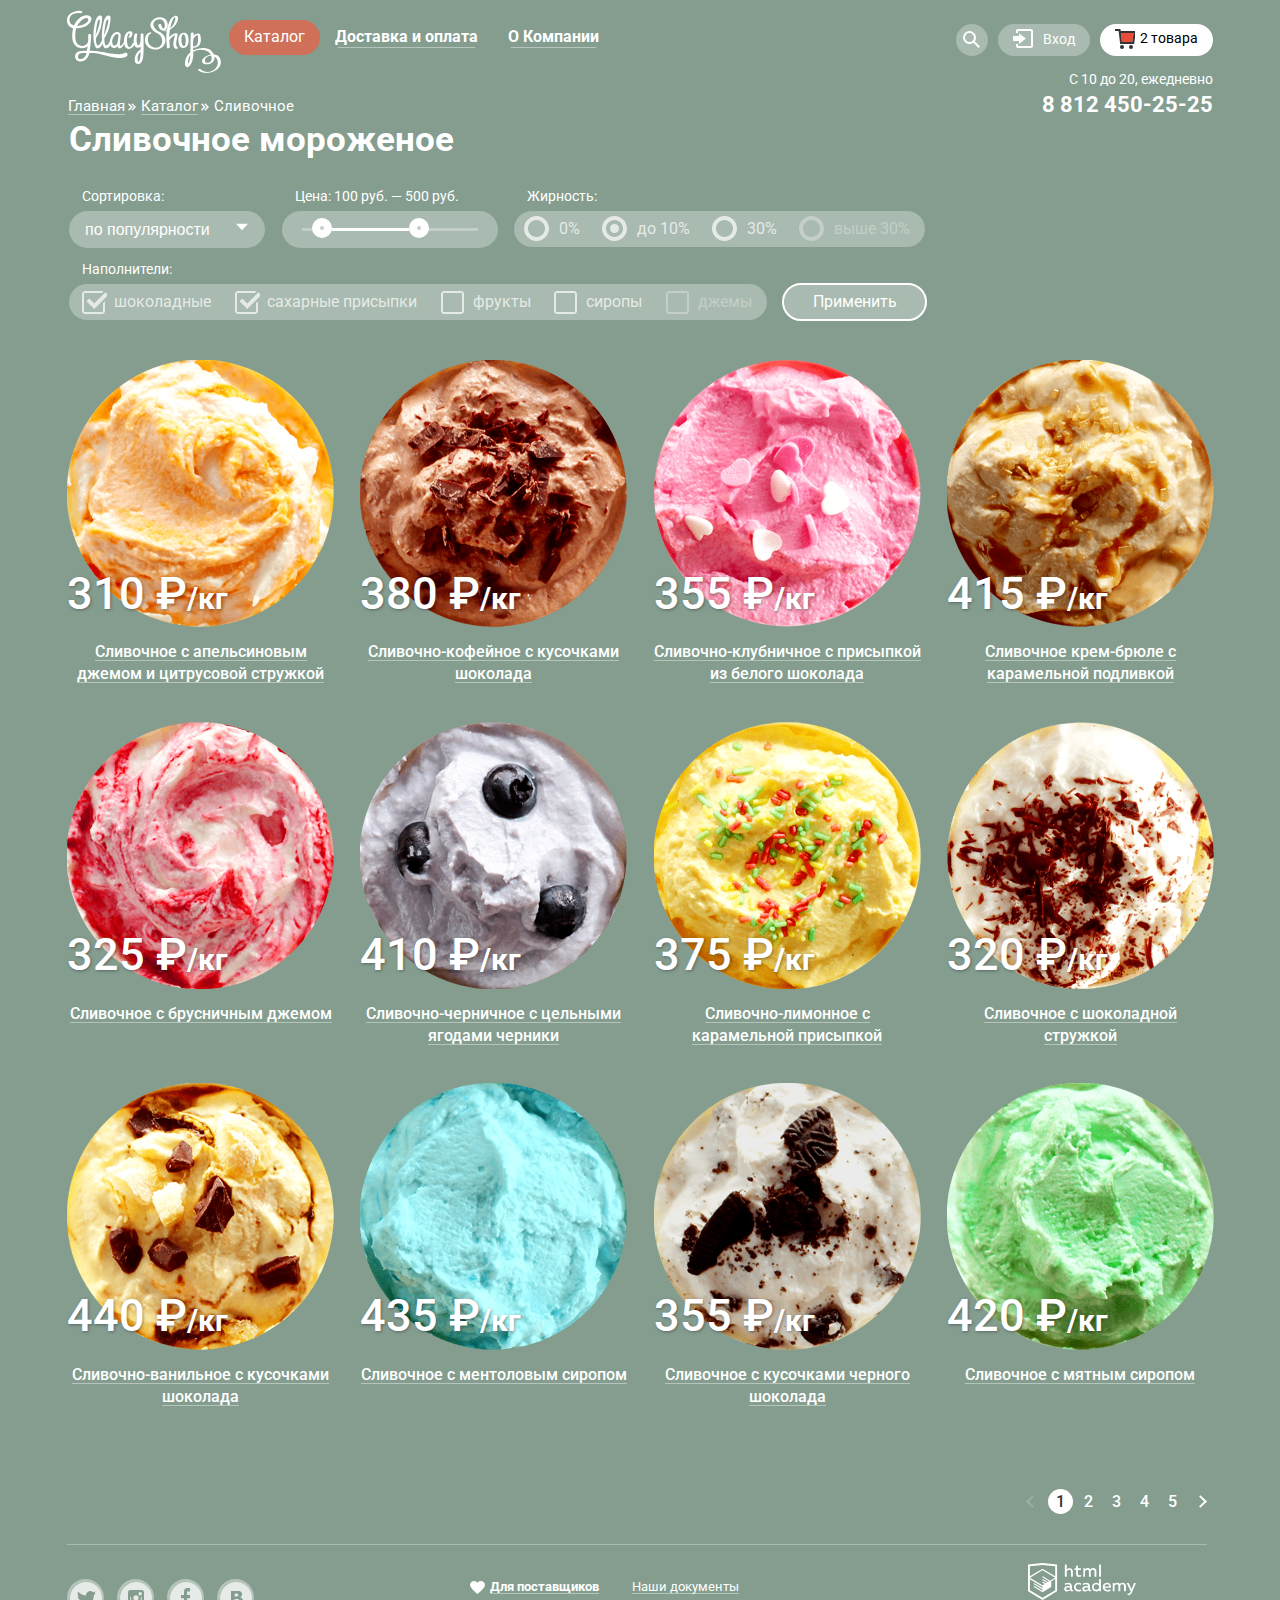
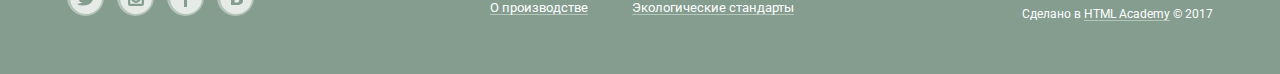
==== commit a9db767f: "final fix" ====
--- a/catalog.html
+++ b/catalog.html
@@ -67,7 +67,7 @@
             <table>
               <tr>
                 <td class="remove"><button class="item-remove"><span class="visually-hidden">Удалить</span></button></td>
-                <td class="thumb"><img class="catalog-item-thumb" src="img/product-thumb-1-min.png" width="33" height="33" alt="Продукт в корзине"></td>
+                <td class="thumb"><img class="catalog-item-thumb-1" src="img/product-thumb-1-min.png" width="33" height="33" alt="Продукт в корзине"></td>
                 <td class="item-name">Пломбир с апельсиновым джемом</td>
                 <td class="quantity">1,5кг &times;</td>
                 <td class="price">200 руб.</td>
@@ -75,7 +75,7 @@
               </tr>
               <tr>
                 <td class="remove"><button class="item-remove"><span class="visually-hidden">Удалить</span></button></td>
-                <td class="thumb"><img class="catalog-item-thumb" src="img/product-thumb-2-min.png" width="33" height="33" alt="Продукт в корзине"></td>
+                <td class="thumb"><img class="catalog-item-thumb-2" src="img/product-thumb-2-min.png" width="33" height="33" alt="Продукт в корзине"></td>
                 <td class="item-name">Клубничный пломбир с присыпкой из белого шоколада</td>
                 <td class="quantity">1,5 кг &times;</td>
                 <td class="price">300 руб.</td>
@@ -85,16 +85,14 @@
             <span class="total-cart">Итого 750 руб.</span>
             <a class="button button-cart" href="#">Оформить заказ</a>
           </div>
-        </section>
-      </li>
-    </ul>
-  </nav>
-  <div class="index-top-right">
-    <p>С 10 до 20, ежедневно
-      <span class="contact-phone">8 812 450-25-25</span>
-    </p>
-  </div>
-</header>
+          </section>
+        </li>
+      </ul>
+    </nav>
+    <div class="index-top-right">
+      <p>С 10 до 20, ежедневно<span class="contact-phone">8 812 450-25-25</span></p>
+    </div>
+  </header>
   <main class="container">
     <ul class="breadcrumbs">
       <li><a class="breadcrumbs-path" href="index.html">Главная</a></li>
@@ -115,7 +113,7 @@
                   <option value="cheap-first">сначала недорогие</option>
                   <option value="expensive-first">сначала дорогие</option>
                   <option value="fat-first">по жирности</option>
-                </select>
+              </select>
               </div>
             </fieldset>
           </div>
@@ -129,8 +127,8 @@
                     <label class="visually-hidden" for="price-range">Цена</label>
                   </div>
                 </div>
-                <div class="range-toggle range-toggle-min"></div>
-                <div class="range-toggle range-toggle-max"></div>
+              <div class="range-toggle range-toggle-min"></div>
+              <div class="range-toggle range-toggle-max"></div>
               </div>
             </fieldset>
           </div>
@@ -156,23 +154,23 @@
           <div class="filling-filter">
             <fieldset>
               <legend>Наполнители:</legend>
-                <ul class="filters">
-                  <li class="filter-option">
-                    <input class="visually-hidden filter-input" type="checkbox" name="chocolate" id="chocolate" checked>
-                    <label class="filter-input filter-checkbox" for="chocolate">шоколадные</label></li>
-                  <li class="filter-option">
-                    <input class="visually-hidden filter-input" type="checkbox" name="sugar" id="sugar" checked>
-                    <label class="filter-input filter-checkbox" for="sugar">сахарные присыпки</label></li>
-                  <li class="filter-option">
-                    <input class="visually-hidden filter-input" type="checkbox" name="fruit" id="fruit">
-                    <label class="filter-input filter-checkbox" for="fruit">фрукты</label></li>
-                  <li class="filter-option">
-                    <input class="visually-hidden filter-input" type="checkbox" name="syrup" id="syrup">
-                    <label class="filter-input filter-checkbox" for="syrup">сиропы</label></li>
-                  <li class="filter-option">
-                    <input class="visually-hidden filter-input" type="checkbox" name="jam" id="jam" disabled>
-                    <label class="filter-input filter-checkbox" for="jam">джемы</label></li>
-                </ul>
+              <ul class="filters">
+                <li class="filter-option">
+                  <input class="visually-hidden filter-input" type="checkbox" name="chocolate" id="chocolate" checked>
+                  <label class="filter-input filter-checkbox" for="chocolate">шоколадные</label></li>
+                <li class="filter-option">
+                  <input class="visually-hidden filter-input" type="checkbox" name="sugar" id="sugar" checked>
+                  <label class="filter-input filter-checkbox" for="sugar">сахарные присыпки</label></li>
+                <li class="filter-option">
+                  <input class="visually-hidden filter-input" type="checkbox" name="fruit" id="fruit">
+                  <label class="filter-input filter-checkbox" for="fruit">фрукты</label></li>
+                <li class="filter-option">
+                  <input class="visually-hidden filter-input" type="checkbox" name="syrup" id="syrup">
+                  <label class="filter-input filter-checkbox" for="syrup">сиропы</label></li>
+                <li class="filter-option">
+                  <input class="visually-hidden filter-input" type="checkbox" name="jam" id="jam" disabled>
+                  <label class="filter-input filter-checkbox" for="jam">джемы</label></li>
+              </ul>
             </fieldset>
           </div>
           <button type="submit" class="filter-button">Применить</button>
@@ -185,97 +183,73 @@
         <img class src="img/product-1-min.png" width="267" height="267" alt="Сливочное с апельсиновым джемом и цитрусовой стружкой">
         <h4><a class="title-catalog-item" href="#">Сливочное с апельсиновым джемом и цитрусовой стружкой</a></h4>
         <p class="price-item">310 &#8381;<span class="fancy">/кг</span></p>
-          <div class="overlay">
-            <a href="#" class="button button-preview">Быстрый просмотр</a>
-          </div>
+        <a href="#" class="button button-preview">Быстрый просмотр</a>
       </article>
       <article class="catalog-item">
         <img src="img/product-2-min.png" width="267" height="267" alt="Сливочно-кофейное с кусочками шоколада">
         <h4><a class="title-catalog-item" href="#">Сливочно-кофейное с кусочками шоколада</a></h4>
         <p class="price-item">380 &#8381;<span class="fancy">/кг</span></p>
-          <div class="overlay">
-            <a href="#" class="button button-preview">Быстрый просмотр</a>
-          </div>
+        <a href="#" class="button button-preview">Быстрый просмотр</a>
       </article>
       <article class="catalog-item">
         <img src="img/product-3-min.png" width="267" height="267" alt="Сливочно-клубничное с присыпкой из белого шоколада">
         <h4><a class="title-catalog-item" href="#">Сливочно-клубничное с присыпкой из белого шоколада</a></h4>
         <p class="price-item">355 &#8381;<span class="fancy">/кг</span></p>
-          <div class="overlay">
-            <a href="#" class="button button-preview">Быстрый просмотр</a>
-          </div>
+        <a href="#" class="button button-preview">Быстрый просмотр</a>
       </article>
       <article class="catalog-item">
         <img src="img/product-4-min.png" width="267" height="267" alt="Сливочное крем-брюле с карамельной подливкой">
         <h4><a class="title-catalog-item" href="#">Сливочное крем-брюле с карамельной подливкой</a></h4>
         <p class="price-item">415 &#8381;<span class="fancy">/кг</span></p>
-          <div class="overlay">
-            <a href="#" class="button button-preview">Быстрый просмотр</a>
-          </div>
+        <a href="#" class="button button-preview">Быстрый просмотр</a>
       </article>
       <article class="catalog-item">
         <img src="img/product-5-min.png" width="267" height="267" alt="Сливочное c брусничным джемом">
         <h4><a class="title-catalog-item" href="#">Сливочное c брусничным джемом</a></h4>
         <p class="price-item">325 &#8381;<span class="fancy">/кг</span></p>
-          <div class="overlay">
-            <a href="#" class="button button-preview">Быстрый просмотр</a>
-          </div>
+        <a href="#" class="button button-preview">Быстрый просмотр</a>
       </article>
       <article class="catalog-item">
         <img src="img/product-6-min.png" width="267" height="267" alt="Сливочно-черничное с цельными ягодами черники">
         <h4><a class="title-catalog-item" href="#">Сливочно-черничное с цельными ягодами черники</a></h4>
         <p class="price-item">410 &#8381;<span class="fancy">/кг</span></p>
-          <div class="overlay">
-            <a href="#" class="button button-preview">Быстрый просмотр</a>
-          </div>
+        <a href="#" class="button button-preview">Быстрый просмотр</a>
       </article>
       <article class="catalog-item">
         <img src="img/product-7-min.png" width="267" height="267" alt="Сливочно-лимонное с карамельной присыпкой">
         <h4><a class="title-catalog-item" href="#">Сливочно-лимонное с карамельной присыпкой</a></h4>
         <p class="price-item">375 &#8381;<span class="fancy">/кг</span></p>
-          <div class="overlay">
-            <a href="#" class="button button-preview">Быстрый просмотр</a>
-          </div>
+        <a href="#" class="button button-preview">Быстрый просмотр</a>
       </article>
       <article class="catalog-item">
         <img src="img/product-8-min.png" width="267" height="267" alt="Сливочное c шоколадной стружкой">
         <h4><a class="title-catalog-item" href="#">Сливочное c шоколадной стружкой</a></h4>
         <p class="price-item">320 &#8381;<span class="fancy">/кг</span></p>
-          <div class="overlay">
-            <a href="#" class="button button-preview">Быстрый просмотр</a>
-          </div>
+        <a href="#" class="button button-preview">Быстрый просмотр</a>
       </article>
       <article class="catalog-item">
         <img src="img/product-9-min.png" width="267" height="267" alt="Сливочно-ванильное с кусочками шоколада">
         <h4><a class="title-catalog-item" href="#">Сливочно-ванильное с кусочками шоколада</a></h4>
         <p class="price-item">440 &#8381;<span class="fancy">/кг</span></p>
-        <div class="overlay">
-          <a href="#" class="button button-preview">Быстрый просмотр</a>
-        </div>
+        <a href="#" class="button button-preview">Быстрый просмотр</a>
       </article>
       <article class="catalog-item">
         <img src="img/product-10-min.png" width="267" height="267" alt="Сливочное c ментоловым сиропом">
         <h4><a class="title-catalog-item" href="#">Сливочное c ментоловым сиропом</a></h4>
         <p class="price-item">435 &#8381;<span class="fancy">/кг</span></p>
-          <div class="overlay">
-            <a href="#" class="button button-preview">Быстрый просмотр</a>
-          </div>
+        <a href="#" class="button button-preview">Быстрый просмотр</a>
       </article>
       <article class="catalog-item">
         <img src="img/product-11-min.png" width="267" height="267" alt="Сливочное c кусочками черного шоколада">
         <h4><a class="title-catalog-item" href="#">Сливочное c кусочками черного шоколада</a></h4>
         <p class="price-item">355 &#8381;<span class="fancy">/кг</span></p>
-          <div class="overlay">
-            <a href="#" class="button button-preview">Быстрый просмотр</a>
-          </div>
+        <a href="#" class="button button-preview">Быстрый просмотр</a>
       </article>
       <article class="catalog-item">
         <img src="img/product-12-min.png" width="267" height="267" alt="Сливочное c мятным сиропом">
         <h4><a class="title-catalog-item" href="#">Сливочное c мятным сиропом</a></h4>
         <p class="price-item">420 &#8381;<span class="fancy">/кг</span></p>
-          <div class="overlay">
-            <a href="#" class="button button-preview">Быстрый просмотр</a>
-          </div>
+        <a href="#" class="button button-preview">Быстрый просмотр</a>
       </article>
     </section>
     <ul class="pagination-list">
--- a/css/style.css
+++ b/css/style.css
@@ -157,6 +157,7 @@
 
 .main-menu {
 	max-width: 700px;
+	width: 403px;
 	padding: 0;
 	margin-right: 180px;
 	display: flex;
@@ -177,7 +178,6 @@
 
 .main-menu > li {
 	position: relative;
-	margin-right: 5px;
 	padding-bottom: 5px
 }
 
@@ -225,7 +225,7 @@
 	color: #000000;
 }
 
-.dropdown li:not(.current-page):hover {
+.dropdown li:hover {
 	background-color:  #fbded7;
 }
 
@@ -249,6 +249,7 @@
 	padding: 8px 15px;
 	border-radius: 1.2em;
 	font-size: 16px;
+	font-weight: 700;
 	line-height: 1.3;
 	background: linear-gradient(rgba(255, 255, 255, 0.4), rgba(255, 255, 255, 0.4)) no-repeat 0 78%;
 	background-size: 100% 1px;
@@ -269,12 +270,12 @@
 	background-clip: initial;
 }
 
-.current-page {
+.current-page  {
 	background-color: #d07058;
 }
 
 .current-page a {
-	color: white;
+	color: #ffffff;
 }
 
 .user-menu-btn {
@@ -317,14 +318,13 @@
 	position: relative;
 }
 
-.input-wrapper label {
+ .input-wrapper label {
 	position: absolute;
 	left: 15px;
 	top: 14px;
 	font-size: 14px;
 	color: #999;
 }
-
 
 .input-wrapper input,
 .input-wrapper textarea {
@@ -348,24 +348,23 @@
 	top: -1.2em;
 	font-size: 11px;
 	line-height: 1.18;
-}
-
-.input-wrapper input:valid + label,
-.input-wrapper textarea:valid + label {
-	top: -1.2em;
-	font-size: 11px;
-	line-height: 1.18;
+	font-family: inherit;
 }
 
 .input-wrapper input:focus + label,
 .input-wrapper textarea:focus + label {
 	color: #5b9ddf;
-}
-
-.input-wrapper input:focus,
-.input-wrapper textarea:focus {
 	outline-color: #5b9ddf;
 }
+
+.input-wrapper input:valid + label,
+.input-wrapper textarea:valid + label {
+  top: -1.2em;
+  font-size: 11px;
+  line-height: 1.18;
+	font-family: inherit;
+	}
+
 
 .search {
 	width: 345px;
@@ -435,8 +434,11 @@
 }
 
 .enter input {
+	width: 240px;
 	height: 44px;
 }
+
+
 
 .enter .button {
 	padding: 12px 24px;
@@ -737,17 +739,21 @@
 }
 
 .subscribe-alt {
+	width: 562px;
+	padding: 5px;
+	background: url("../img/bg-post.png") 0 0 repeat;
+	border-radius: 20px;
+}
+
+.subscribe {
 	color: #323232;
-	width: 562px;
+	width: 549px;
+	min-height: 208px;
 	padding: 28px 10px 20px 25px ;
-	background: #f9f7f5 0 0 repeat;
+	background: #f9f7f5 0 0 no-repeat;
 	border-radius: 20px;
-	border: 5px solid transparent;
-	border-image-source: url("../img/bg-post.svg");
-	border-image-slice: 5;
-	border-image-repeat: stretch;
-	position: relative;
-}
+}
+
 
 .subscribe-form {
 	display: flex;
@@ -823,6 +829,7 @@
 
 .feedback-wrapper {
 	position: fixed;
+	z-index: 15;
 }
 
 .hidden {
@@ -838,7 +845,7 @@
 	left: 0;
 	margin: 0 auto;
 	z-index: 3;
-	border-radius: 2px;
+	border-radius: 5px;
 }
 
 .feedback h2 {
@@ -862,6 +869,9 @@
 	background: url("../img/cross-small.svg") no-repeat;
 	border: none;
 	background-color: transparent;
+	position: absolute;
+	top: 3px;
+	left: 5px;
 }
 
 .contact-form input {
@@ -893,7 +903,7 @@
 
 .modal-cart-wrapper {
 	width: 540px;
-	padding: 25px 10px;
+	padding: 25px 10px 20px 10px;
 	display: flex;
 	flex-direction: column;
 	justify-content: center;
@@ -915,24 +925,37 @@
 .modal-cart table {
 	width: 100%;
 	font-size: 13px;
-	padding-bottom: 10px;
 	text-align: left;
 	line-height: 1.2;
 }
 
 .modal-cart td {
 	vertical-align: top;
-	padding-bottom: 15px;
-}
-
-	.remove {
+	padding-bottom: 34px;
+}
+
+.remove {
 	width: 5%;
+	position: relative;
 }
 
 .thumb {
 	width: 9%;
-	vertical-align: super;
-}
+	position: relative;
+}
+
+.catalog-item-thumb-1 {
+	position: absolute;
+	top: -6px;
+	left: 5px;
+}
+
+.catalog-item-thumb-2 {
+	position: absolute;
+	top: -6px;
+	left: 5px;
+}
+
 
 .item-name {
 	width: 44%;
@@ -954,11 +977,12 @@
 
 .total-cart {
 	font-weight: bold;
-	margin-bottom: 10px;
-}
-
-.button-cart a{
-	padding: 20px;
+	margin-bottom: 13px;
+}
+
+.button-cart {
+	line-height: 1.4;
+	margin-bottom: 0px;
 }
 
 .user-menu-item .search-btn {
@@ -1224,9 +1248,8 @@
 .catalog-item {
 	width: 267px;
 	text-align: center;
-	position: relative;
 	margin-bottom: 16px;
-	z-index: 1;
+	position: relative;
 }
 
 .catalog-item h4 {
@@ -1235,25 +1258,54 @@
 	padding-bottom: 20px;
 }
 
-.overlay {
-	position: absolute;
-	top: -7px;
-	left: -14px;
-	z-index: -2;
-	width: 290px;
-	min-height: 407px;
-	background: rgba(255, 255, 255, 0.2) 0 0 no-repeat;
+.catalog-item::before, .catalog-item::after {
+	content: "";
+	position: absolute;
+	right: -14px;
+	left: -13px;
+}
+
+
+.catalog-item::before {
+	z-index: -1;
+	top: -6px;
+	bottom: 0;
+	border-top-right-radius: 5px;
+	border-top-left-radius: 5px;
+}
+
+.catalog-hits .catalog-item::before {
+	z-index: 0;
+}
+
+.catalog-item::after {
+	z-index: 1;
+	top: 100%;
+	bottom: -55px;
+	border-bottom-right-radius: 5px;
+	border-bottom-left-radius: 5px;
+}
+
+.catalog-item:hover::before,
+.catalog-item:hover::after {
+  background-color: rgba(248, 247, 244, 0.3);
+}
+
+.catalog-item:hover::after {
 	box-shadow: 0 20px 20px rgba(0, 0, 0, 0.4);
-	border-radius: 5px;
+}
+
+.button-preview {
 	display: none;
-}
-
-.overlay .button-preview {
-	margin-top: 340px;
-	z-index: 5;
-}
-
-.catalog-item:hover > .overlay {
+	position: absolute;
+	z-index: 2;
+	bottom: -32px;
+	left: 12%;
+	color: inherit;
+	background-color: red;
+}
+
+.catalog-item:hover .button-preview {
 	display: block;
 }
 
@@ -1270,12 +1322,18 @@
 	bottom: 45px;
 	cursor: pointer;
 	text-shadow: 1px 1px 3px rgba(49, 50, 53, 0.5);
-}
-
-.catalog-hits .catalog-item::before {
-	position: absolute;
-	content: "";
-	top:auto;
+	z-index: 3;
+}
+
+.item-photo {
+	position: relative;
+}
+
+.catalog-hits .item-photo::before {
+	position: absolute;
+	content: "";
+	top: 20px;
+	left: 10px;
 	width: 60px;
 	height: 60px;
 	background: url("../img/hit.svg")
@@ -1573,3 +1631,10 @@
 	height: 1px;
 	background: rgba(255, 255, 255, 0.3);
 }
+
+.page-overlay {
+	position: fixed:
+	top: 0; right: 0; bottom: 0; left: 0;
+	z-index: 10;
+	background-color: rgba(0, 0 ,0, .3);
+}
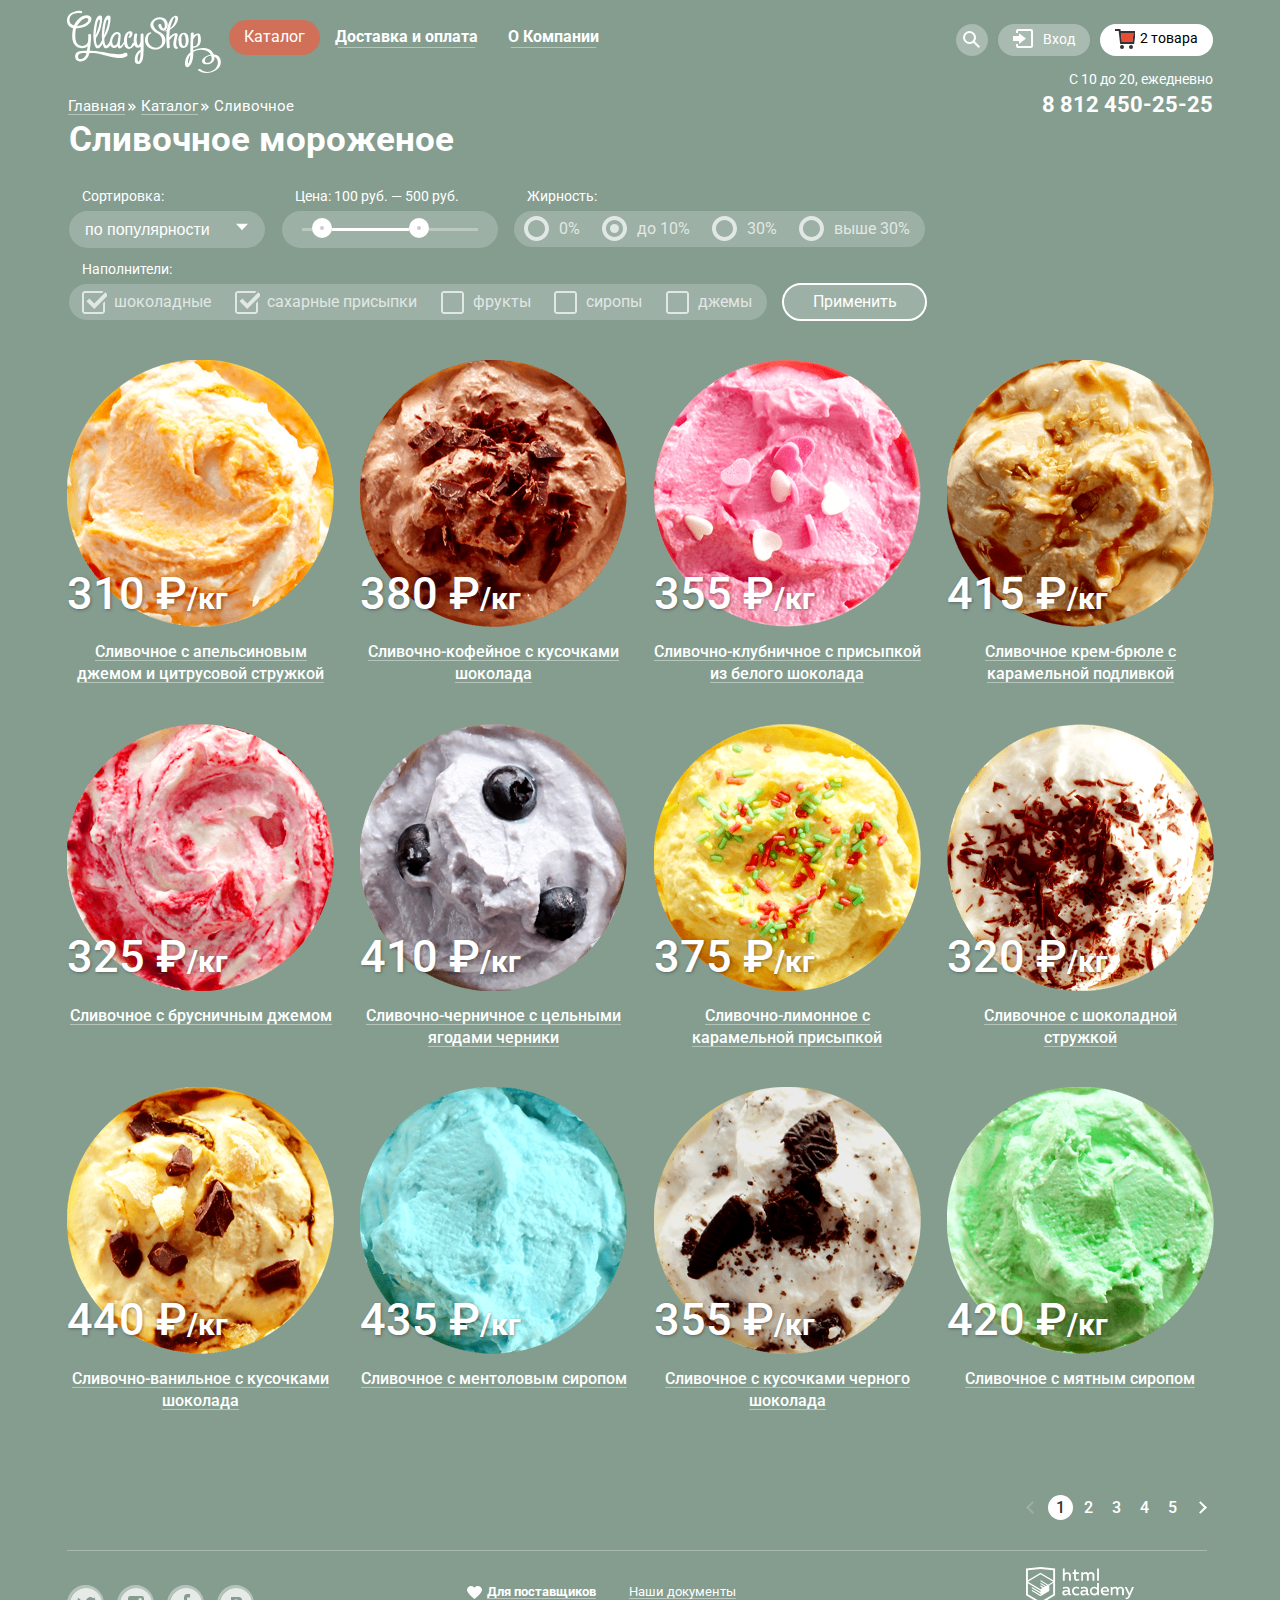
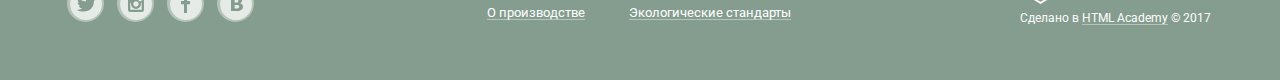
==== commit 75fdc150: "final fix" ====
--- a/catalog.html
+++ b/catalog.html
@@ -8,83 +8,83 @@
   <link href="https://fonts.googleapis.com/css?family=Roboto:400,500,700&amp;subset=cyrillic" rel="stylesheet">
 </head>
 <body>
-<header class="main-header container">
-  <nav class="main-navigation">
-    <a class="main-header-logo" href="index.html">
-      <img src="img/logo.svg" width="154" height="64" alt="Логотип Глейси">
-    </a>
-    <ul class="main-menu">
-      <li><a class="current-page">Каталог</a>
-        <ul class="dropdown">
-          <li class="new"><a href="#"><b>Новинки</b></a></li>
-          <li class="current-page"><a>Сливочное</a></li>
-          <li><a href="#">Щербеты</a></li>
-          <li><a href="#">Фруктовый лед</a></li>
-          <li><a href="#">Мелорин</a></li>
-        </ul>
-      </li>
-      <li><a class="main-menu-link" href="#">Доставка и оплата</a></li>
-      <li><a class="main-menu-link" href="#">О Компании</a></li>
-    </ul>
-    <ul class="user-menu">
-      <li class="user-menu-item">
-        <a class="user-menu-btn search-btn" href="#"><span class="visually-hidden">Поиск</span></a>
-        <div class="modal search">
-          <form action="https://echo.htmlacademy.ru" method="get">
-            <p class="input-wrapper">
-              <input type="search" name="search" id="search-field">
-              <label for="search-field">Что ищем?</label>
-            </p>
-          </form>
-        </div>
-      </li>
-      <li class="user-menu-item">
-        <a class="user-menu-btn enter-btn" href="#">Вход</a>
-        <div class="modal enter">
-          <h2 class="visually-hidden">Авторизация</h2>
-          <form class="enter-form" action="https://echo.htmlacademy.ru/" method="post">
-            <p class="input-wrapper">
-              <input type="email" name="e-mail" id="login">
-              <label for="login">Электронная почта</label>
-            </p>
-            <p class="input-wrapper">
-              <input type="password" name="password" id="password">
-              <label for="password">Пароль</label>
-            </p>
-            <button class="button" type="submit">Войти</button>
-            <div class="enter-links">
-              <a href="#">Забыли пароль?</a>
-              <a href="#">Новая регистрация</a>
+  <header class="main-header container">
+    <nav class="main-navigation">
+      <a class="main-header-logo" href="index.html">
+        <img src="img/logo.svg" width="154" height="64" alt="Логотип Глейси">
+      </a>
+      <ul class="main-menu">
+        <li><a class="current-page">Каталог</a>
+          <ul class="dropdown">
+            <li class="new"><a href="#"><b>Новинки</b></a></li>
+            <li class="current-page"><a>Сливочное</a></li>
+            <li><a href="#">Щербеты</a></li>
+            <li><a href="#">Фруктовый лед</a></li>
+            <li><a href="#">Мелорин</a></li>
+          </ul>
+        </li>
+        <li><a class="main-menu-link" href="#">Доставка и оплата</a></li>
+        <li><a class="main-menu-link" href="#">О Компании</a></li>
+      </ul>
+      <ul class="user-menu">
+        <li class="user-menu-item">
+          <a class="user-menu-btn search-btn" href="#"><span class="visually-hidden">Поиск</span></a>
+          <div class="modal search">
+            <form action="https://echo.htmlacademy.ru" method="get">
+              <p class="input-wrapper">
+                <input type="text" name="search" id="search-field" required>
+                <label for="search-field">Что ищем?</label>
+              </p>
+            </form>
+          </div>
+        </li>
+        <li class="user-menu-item">
+          <a class="user-menu-btn enter-btn" href="#">Вход</a>
+          <div class="modal enter">
+            <h2 class="visually-hidden">Авторизация</h2>
+            <form class="enter-form" action="https://echo.htmlacademy.ru/" method="post">
+              <p class="input-wrapper">
+                <input type="text" name="e-mail" id="login" required>
+                <label for="login">Электронная почта</label>
+              </p>
+              <p class="input-wrapper">
+                <input type="text" name="password" id="password" required>
+                <label for="password">Пароль</label>
+              </p>
+              <button class="button" type="submit">Войти</button>
+              <div class="enter-links">
+                <a href="#">Забыли пароль?</a>
+                <a href="#">Новая регистрация</a>
+              </div>
+            </form>
+          </div>
+        </li>
+        <li class="user-menu-item">
+          <a class="user-menu-btn products-added" href="#">2 товара</a>
+          <section class="modal modal-cart">
+            <h2 class="visually-hidden">Ваша корзина</h2>
+            <div class="modal-cart-wrapper">
+              <table>
+                <tr>
+                  <td class="remove"><button class="item-remove"><span class="visually-hidden">Удалить</span></button></td>
+                  <td class="thumb"><img class="catalog-item-thumb-1" src="img/product-thumb-1-min.png" width="33" height="33" alt="Продукт в корзине"></td>
+                  <td class="item-name">Пломбир с апельсиновым джемом</td>
+                  <td class="quantity">1,5кг &times;</td>
+                  <td class="price">200 руб.</td>
+                  <td class="total">300 руб.</td>
+                </tr>
+                <tr>
+                  <td class="remove"><button class="item-remove"><span class="visually-hidden">Удалить</span></button></td>
+                  <td class="thumb"><img class="catalog-item-thumb-2" src="img/product-thumb-2-min.png" width="33" height="33" alt="Продукт в корзине"></td>
+                  <td class="item-name">Клубничный пломбир с присыпкой из белого шоколада</td>
+                  <td class="quantity">1,5 кг &times;</td>
+                  <td class="price">300 руб.</td>
+                  <td class="total">450 руб.</td>
+                </tr>
+              </table>
+              <span class="total-cart">Итого 750 руб.</span>
+              <a class="button button-cart" href="#">Оформить заказ</a>
             </div>
-          </form>
-        </div>
-      </li>
-      <li class="user-menu-item">
-        <a class="user-menu-btn products-added" href="#">2 товара</a>
-        <section class="modal modal-cart">
-          <h2 class="visually-hidden">Ваша корзина</h2>
-          <div class="modal-cart-wrapper">
-            <table>
-              <tr>
-                <td class="remove"><button class="item-remove"><span class="visually-hidden">Удалить</span></button></td>
-                <td class="thumb"><img class="catalog-item-thumb-1" src="img/product-thumb-1-min.png" width="33" height="33" alt="Продукт в корзине"></td>
-                <td class="item-name">Пломбир с апельсиновым джемом</td>
-                <td class="quantity">1,5кг &times;</td>
-                <td class="price">200 руб.</td>
-                <td class="total">300 руб.</td>
-              </tr>
-              <tr>
-                <td class="remove"><button class="item-remove"><span class="visually-hidden">Удалить</span></button></td>
-                <td class="thumb"><img class="catalog-item-thumb-2" src="img/product-thumb-2-min.png" width="33" height="33" alt="Продукт в корзине"></td>
-                <td class="item-name">Клубничный пломбир с присыпкой из белого шоколада</td>
-                <td class="quantity">1,5 кг &times;</td>
-                <td class="price">300 руб.</td>
-                <td class="total">450 руб.</td>
-              </tr>
-            </table>
-            <span class="total-cart">Итого 750 руб.</span>
-            <a class="button button-cart" href="#">Оформить заказ</a>
-          </div>
           </section>
         </li>
       </ul>
@@ -146,7 +146,7 @@
                   <input class="visually-hidden filter-input" type="radio" name="fat-content" id="fat-30" value="30%">
                   <label class="filter-input filter-radio" for="fat-30">30%</label></li>
                 <li class="filter-option">
-                  <input class="visually-hidden filter-input" type="radio" name="fat-content" id="fat-31" value="31%" disabled>
+                  <input class="visually-hidden filter-input" type="radio" name="fat-content" id="fat-31" value="31%">
                   <label class="filter-input filter-radio" for="fat-31">выше 30%</label></li>
               </ul>
             </fieldset>
@@ -168,7 +168,7 @@
                   <input class="visually-hidden filter-input" type="checkbox" name="syrup" id="syrup">
                   <label class="filter-input filter-checkbox" for="syrup">сиропы</label></li>
                 <li class="filter-option">
-                  <input class="visually-hidden filter-input" type="checkbox" name="jam" id="jam" disabled>
+                  <input class="visually-hidden filter-input" type="checkbox" name="jam" id="jam">
                   <label class="filter-input filter-checkbox" for="jam">джемы</label></li>
               </ul>
             </fieldset>
--- a/css/style.css
+++ b/css/style.css
@@ -106,12 +106,12 @@
 
 .button {
 	display: inline-block;
-	border: 1px solid transparent;
 	max-width: 100%;
 	text-align: center;
 	text-decoration: none;
 	padding: 0.68em 0.95em;
 	font-size: 18px;
+	font-family: inherit;
 	line-height: 1;
 	border-radius: 1.9em;
 	font-weight: 700;
@@ -132,7 +132,7 @@
 		from(#f58669),
 		to(#ec6e5d)
 		);
-		background-image: linear-gradient(#f58669, #ec6e5d);
+	background-image: linear-gradient(#f58669, #ec6e5d);
 	}
 
 .button:active {
@@ -322,7 +322,7 @@
 	position: absolute;
 	left: 15px;
 	top: 14px;
-	font-size: 14px;
+	font-size: 16px;
 	color: #999;
 }
 
@@ -365,7 +365,6 @@
 	font-family: inherit;
 	}
 
-
 .search {
 	width: 345px;
 	padding: 20px 15px;
@@ -525,7 +524,7 @@
 	text-align: center;
 	margin-right: auto;
 	margin-left:  auto;
-	margin-bottom: 20px;
+	margin-bottom: 21px;
 }
 
 .slider .button {
@@ -604,7 +603,7 @@
 .promo-banner p {
 	font-size: 18px;
 	margin: 0;
-	padding-top: 13px;
+	padding-top: 15px;
 	padding-left: 5px;
 	padding-bottom: 40px;
 }
@@ -634,7 +633,7 @@
 	font-size: 16px;
 	background: url("../img/waffel.jpg")  0 0 repeat;
 	background-color: #f1e6cf;
-	border-radius: 20px;
+	border-radius: 17px;
 }
 
 .features .title-secondary {
@@ -713,7 +712,7 @@
 	color:  #323232;
 	background: url("../img/strawberry-background.jpg") 63% 50% no-repeat;
 	background-color: #ffffff;
-	border-radius: 20px;
+	border-radius: 17px;
 	padding-top: 22px;
 	padding-left: 20px;
 	padding-right: 230px;
@@ -741,8 +740,8 @@
 .subscribe-alt {
 	width: 562px;
 	padding: 5px;
-	background: url("../img/bg-post.png") 0 0 repeat;
-	border-radius: 20px;
+	background: url("../img/bg-post.svg") 0 0 no-repeat;
+	border-radius: 17px;
 }
 
 .subscribe {
@@ -751,7 +750,7 @@
 	min-height: 208px;
 	padding: 28px 10px 20px 25px ;
 	background: #f9f7f5 0 0 no-repeat;
-	border-radius: 20px;
+	border-radius: 17px;
 }
 
 
@@ -789,12 +788,12 @@
 
 .contacts {
 	width: 300px;
-	min-height: 305px;
-	padding-left: 25px;
-	padding-top: 25px;
+	min-height: 304px;
+	padding-left: 24px;
+	padding-top: 26px;
 	padding-right: 20px;
 	color: #323232;
-	border-radius: 15px;
+	border-radius: 17px;
 	background-color: #ffffff;
 	box-shadow: 0 0 5px rgba(0,0,0,0.3);
 	position: absolute;
@@ -814,12 +813,12 @@
 	font-size: 18px;
 	line-height: 1.33;
 	font-weight: bold;
-	margin-top: 5px;
-	margin-bottom: 18px;
+	margin-top: 2px;
+	margin-bottom: 20px;
 }
 
 .contact-details.phone {
-	margin-bottom: auto;
+	margin-bottom: 5px;
 }
 
 .contacts-button {
@@ -829,7 +828,7 @@
 
 .feedback-wrapper {
 	position: fixed;
-	z-index: 15;
+
 }
 
 .hidden {
@@ -844,7 +843,7 @@
 	right: 0;
 	left: 0;
 	margin: 0 auto;
-	z-index: 3;
+	z-index: 13;
 	border-radius: 5px;
 }
 
@@ -1102,7 +1101,7 @@
 	padding: 8px 20px;
 	vertical-align: middle;
 	color: #ffffff;
-	background-color: rgba(255, 255, 255, 0.3);
+	background-color: rgba(255, 255, 255, 0.2);
 	border-radius: 40px;
 	border: 2px solid #ffffff;
 	margin-top: 23px;
@@ -1248,7 +1247,7 @@
 .catalog-item {
 	width: 267px;
 	text-align: center;
-	margin-bottom: 16px;
+	margin-bottom: 18px;
 	position: relative;
 }
 
@@ -1288,11 +1287,11 @@
 
 .catalog-item:hover::before,
 .catalog-item:hover::after {
-  background-color: rgba(248, 247, 244, 0.3);
+  background-color: rgba(248, 247, 244, 0.2);
 }
 
 .catalog-item:hover::after {
-	box-shadow: 0 20px 20px rgba(0, 0, 0, 0.4);
+	box-shadow: 0 20px 20px rgba(0, 0, 0, 0.2);
 }
 
 .button-preview {
@@ -1311,6 +1310,7 @@
 
 .title-catalog-item {
 	font-weight: 500;
+	z-index: 3;
 }
 
 .price-item {
@@ -1332,8 +1332,8 @@
 .catalog-hits .item-photo::before {
 	position: absolute;
 	content: "";
-	top: 20px;
-	left: 10px;
+	top: 0;
+	left: 0;
 	width: 60px;
 	height: 60px;
 	background: url("../img/hit.svg")
@@ -1372,8 +1372,8 @@
 }
 
 .company-details {
-	margin-top: 24px;
-	margin-left: 50px;
+	margin-top: 23px;
+	margin-left: 46px;
 	width: 350px;
 	min-height: 30px;
 	display: flex;
@@ -1390,10 +1390,10 @@
 
 .footer-copyright {
 	font-size: 12px;
-	margin-top: 8px;
+	margin-top: 6px;
 	width: 200px;
 	min-height: 60px;
-	margin-right: 0;
+	margin-right: 2px;
 }
 
 .footer-copyright p {
@@ -1454,7 +1454,7 @@
 .range-controls {
 	position: relative;
 	padding: 17px 20px;
-	background: rgba(255, 255, 255, 0.3);
+	background: rgba(255, 255, 255, 0.2);
 	border-radius: 40px;
 }
 
@@ -1501,7 +1501,7 @@
 	display: flex;
 	justify-content: space-between;
 	list-style: none;
-	background-color: rgba(255, 255, 255, 0.3);
+	background-color: rgba(255, 255, 255, 0.2);
 	border-radius: 40px;
 	padding: 7px 10px;
 }
@@ -1537,7 +1537,7 @@
 	border: 1px solid transparent;
 	border-radius: 40px;
 	font-size: inherit;
-	background-color: rgba(255, 255, 255, 0.3);
+	background-color: rgba(255, 255, 255, 0.2);
 	cursor: pointer;
 	-webkit-appearance: none;
 	-moz-appearance: none;
@@ -1633,7 +1633,12 @@
 }
 
 .page-overlay {
-	position: fixed:
+	overflow: hidden;
+}
+
+.page-overlay::before {
+	content: "";
+	position: fixed;
 	top: 0; right: 0; bottom: 0; left: 0;
 	z-index: 10;
 	background-color: rgba(0, 0 ,0, .3);
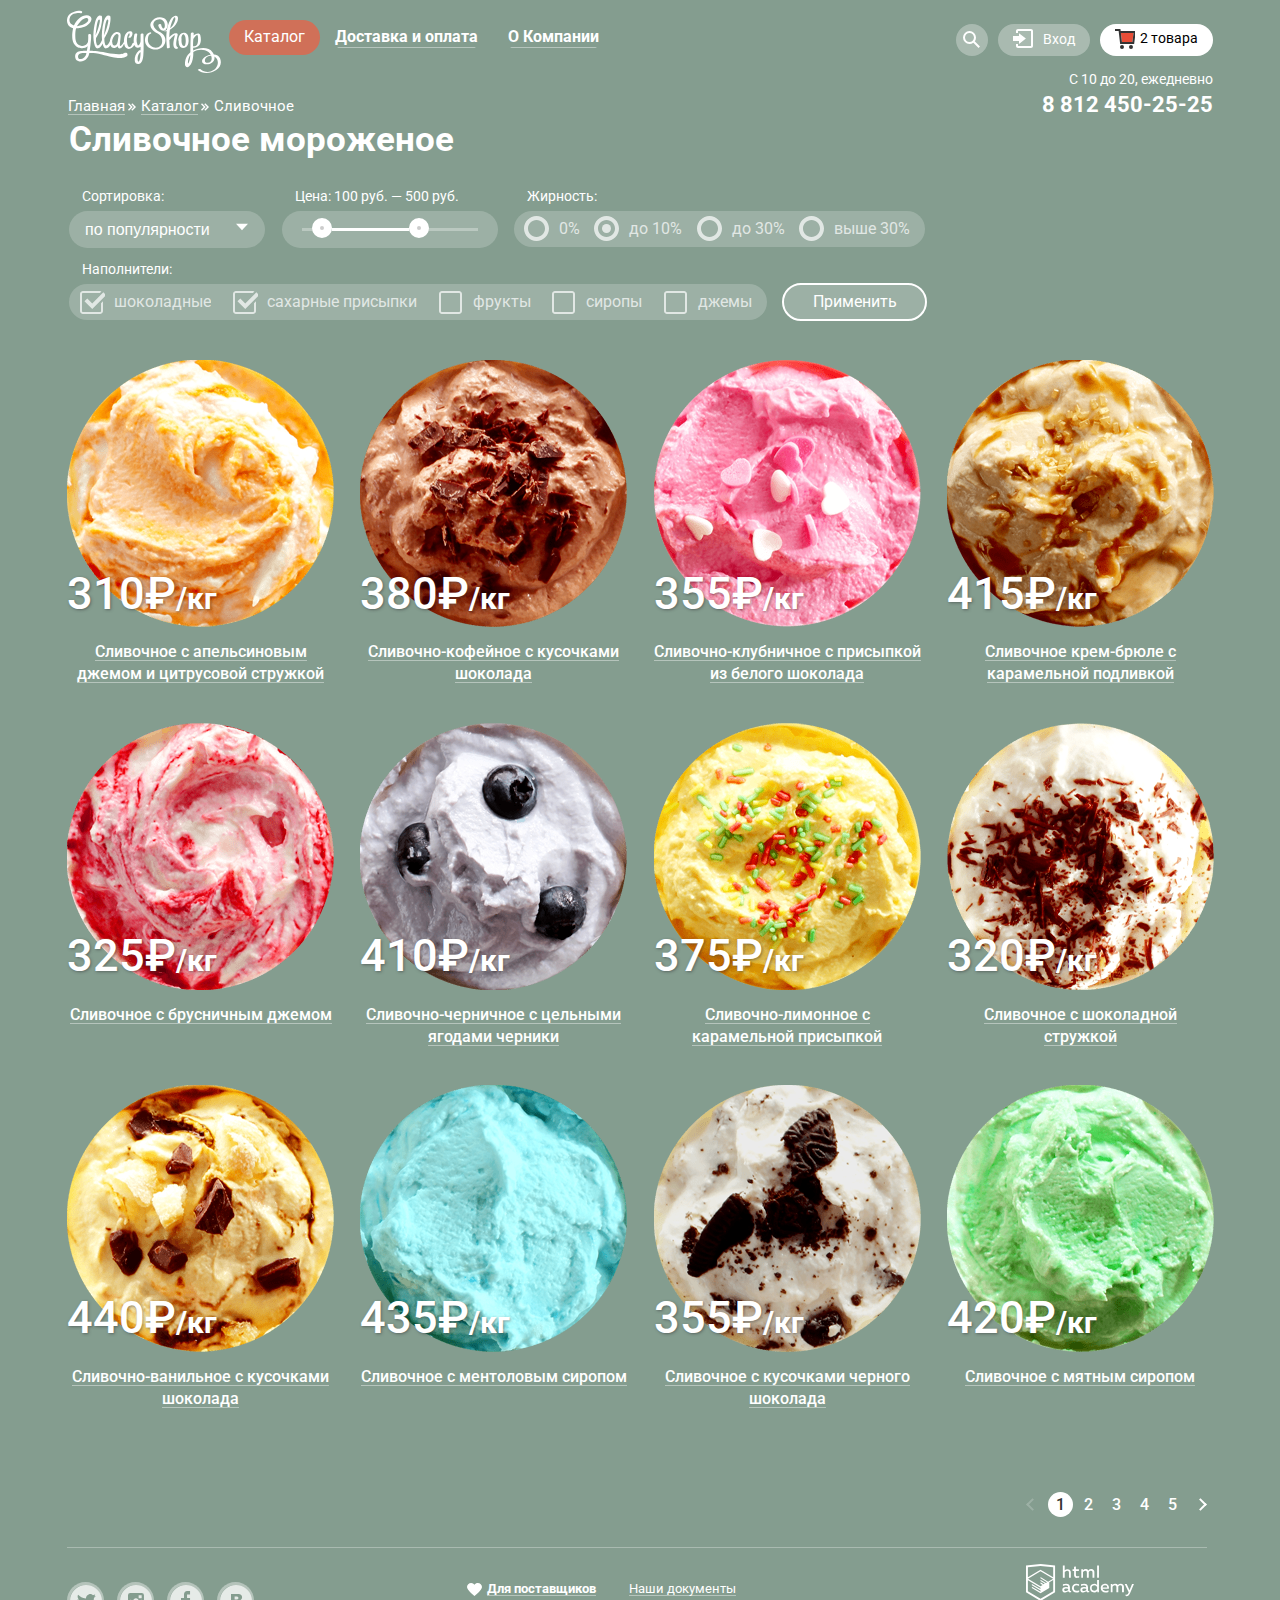
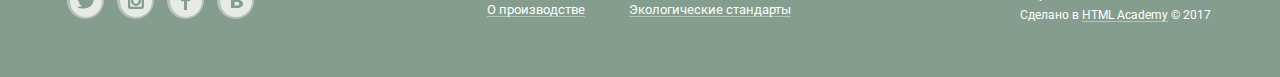
==== commit 32a03500: "final fixes" ====
--- a/catalog.html
+++ b/catalog.html
@@ -4,7 +4,7 @@
   <meta charset="utf-8">
   <title>Сливочное мороженое в ассортименте Глейси</title>
   <link href="css/normalize.css" rel="stylesheet">
-  <link href="css/style.css" rel="stylesheet">
+  <link href="css/style-min.css" rel="stylesheet">
   <link href="https://fonts.googleapis.com/css?family=Roboto:400,500,700&amp;subset=cyrillic" rel="stylesheet">
 </head>
 <body>
@@ -144,7 +144,7 @@
                   <label class="filter-input filter-radio" for="fat-10">до 10%</label></li>
                 <li class="filter-option">
                   <input class="visually-hidden filter-input" type="radio" name="fat-content" id="fat-30" value="30%">
-                  <label class="filter-input filter-radio" for="fat-30">30%</label></li>
+                  <label class="filter-input filter-radio" for="fat-30">до 30%</label></li>
                 <li class="filter-option">
                   <input class="visually-hidden filter-input" type="radio" name="fat-content" id="fat-31" value="31%">
                   <label class="filter-input filter-radio" for="fat-31">выше 30%</label></li>
@@ -182,73 +182,73 @@
       <article class="catalog-item">
         <img class src="img/product-1-min.png" width="267" height="267" alt="Сливочное с апельсиновым джемом и цитрусовой стружкой">
         <h4><a class="title-catalog-item" href="#">Сливочное с апельсиновым джемом и цитрусовой стружкой</a></h4>
-        <p class="price-item">310 &#8381;<span class="fancy">/кг</span></p>
+        <p class="price-item">310&#8381;<span class="fancy">/кг</span></p>
         <a href="#" class="button button-preview">Быстрый просмотр</a>
       </article>
       <article class="catalog-item">
         <img src="img/product-2-min.png" width="267" height="267" alt="Сливочно-кофейное с кусочками шоколада">
         <h4><a class="title-catalog-item" href="#">Сливочно-кофейное с кусочками шоколада</a></h4>
-        <p class="price-item">380 &#8381;<span class="fancy">/кг</span></p>
+        <p class="price-item">380&#8381;<span class="fancy">/кг</span></p>
         <a href="#" class="button button-preview">Быстрый просмотр</a>
       </article>
       <article class="catalog-item">
         <img src="img/product-3-min.png" width="267" height="267" alt="Сливочно-клубничное с присыпкой из белого шоколада">
         <h4><a class="title-catalog-item" href="#">Сливочно-клубничное с присыпкой из белого шоколада</a></h4>
-        <p class="price-item">355 &#8381;<span class="fancy">/кг</span></p>
+        <p class="price-item">355&#8381;<span class="fancy">/кг</span></p>
         <a href="#" class="button button-preview">Быстрый просмотр</a>
       </article>
       <article class="catalog-item">
         <img src="img/product-4-min.png" width="267" height="267" alt="Сливочное крем-брюле с карамельной подливкой">
         <h4><a class="title-catalog-item" href="#">Сливочное крем-брюле с карамельной подливкой</a></h4>
-        <p class="price-item">415 &#8381;<span class="fancy">/кг</span></p>
+        <p class="price-item">415&#8381;<span class="fancy">/кг</span></p>
         <a href="#" class="button button-preview">Быстрый просмотр</a>
       </article>
       <article class="catalog-item">
         <img src="img/product-5-min.png" width="267" height="267" alt="Сливочное c брусничным джемом">
         <h4><a class="title-catalog-item" href="#">Сливочное c брусничным джемом</a></h4>
-        <p class="price-item">325 &#8381;<span class="fancy">/кг</span></p>
+        <p class="price-item">325&#8381;<span class="fancy">/кг</span></p>
         <a href="#" class="button button-preview">Быстрый просмотр</a>
       </article>
       <article class="catalog-item">
         <img src="img/product-6-min.png" width="267" height="267" alt="Сливочно-черничное с цельными ягодами черники">
         <h4><a class="title-catalog-item" href="#">Сливочно-черничное с цельными ягодами черники</a></h4>
-        <p class="price-item">410 &#8381;<span class="fancy">/кг</span></p>
+        <p class="price-item">410&#8381;<span class="fancy">/кг</span></p>
         <a href="#" class="button button-preview">Быстрый просмотр</a>
       </article>
       <article class="catalog-item">
         <img src="img/product-7-min.png" width="267" height="267" alt="Сливочно-лимонное с карамельной присыпкой">
         <h4><a class="title-catalog-item" href="#">Сливочно-лимонное с карамельной присыпкой</a></h4>
-        <p class="price-item">375 &#8381;<span class="fancy">/кг</span></p>
+        <p class="price-item">375&#8381;<span class="fancy">/кг</span></p>
         <a href="#" class="button button-preview">Быстрый просмотр</a>
       </article>
       <article class="catalog-item">
         <img src="img/product-8-min.png" width="267" height="267" alt="Сливочное c шоколадной стружкой">
         <h4><a class="title-catalog-item" href="#">Сливочное c шоколадной стружкой</a></h4>
-        <p class="price-item">320 &#8381;<span class="fancy">/кг</span></p>
+        <p class="price-item">320&#8381;<span class="fancy">/кг</span></p>
         <a href="#" class="button button-preview">Быстрый просмотр</a>
       </article>
       <article class="catalog-item">
         <img src="img/product-9-min.png" width="267" height="267" alt="Сливочно-ванильное с кусочками шоколада">
         <h4><a class="title-catalog-item" href="#">Сливочно-ванильное с кусочками шоколада</a></h4>
-        <p class="price-item">440 &#8381;<span class="fancy">/кг</span></p>
+        <p class="price-item">440&#8381;<span class="fancy">/кг</span></p>
         <a href="#" class="button button-preview">Быстрый просмотр</a>
       </article>
       <article class="catalog-item">
         <img src="img/product-10-min.png" width="267" height="267" alt="Сливочное c ментоловым сиропом">
         <h4><a class="title-catalog-item" href="#">Сливочное c ментоловым сиропом</a></h4>
-        <p class="price-item">435 &#8381;<span class="fancy">/кг</span></p>
+        <p class="price-item">435&#8381;<span class="fancy">/кг</span></p>
         <a href="#" class="button button-preview">Быстрый просмотр</a>
       </article>
       <article class="catalog-item">
         <img src="img/product-11-min.png" width="267" height="267" alt="Сливочное c кусочками черного шоколада">
         <h4><a class="title-catalog-item" href="#">Сливочное c кусочками черного шоколада</a></h4>
-        <p class="price-item">355 &#8381;<span class="fancy">/кг</span></p>
+        <p class="price-item">355&#8381;<span class="fancy">/кг</span></p>
         <a href="#" class="button button-preview">Быстрый просмотр</a>
       </article>
       <article class="catalog-item">
         <img src="img/product-12-min.png" width="267" height="267" alt="Сливочное c мятным сиропом">
         <h4><a class="title-catalog-item" href="#">Сливочное c мятным сиропом</a></h4>
-        <p class="price-item">420 &#8381;<span class="fancy">/кг</span></p>
+        <p class="price-item">420&#8381;<span class="fancy">/кг</span></p>
         <a href="#" class="button button-preview">Быстрый просмотр</a>
       </article>
     </section>
--- a/css/style-min.css
+++ b/css/style-min.css
@@ -0,0 +1 @@
+@charset "utf-8";*,*::before,*::after{box-sizing:border-box}body{margin:0;padding:0;background-color:#849d8f;color:#fff;font-family:"Roboto","Arial",sans-serif;font-size:16px;line-height:1.38}.body>input[type="radio"]{display:none}.site-wrapper{min-width:1200px;background-color:#849d8f;background:url(../img/back-1-min.jpg) top center no-repeat;transition:background-image 0s ease,background-color 0s ease}.site-wrapper::before,.site-wrapper::after{content:"";visibility:hidden}.site-wrapper::before,.site-wrapper::after{background-image:url(../img/back-2-min.jpg)}.site-wrapper::after{background-image:url(../img/back-3-min.jpg)}.container{width:1200px;margin:0 auto;padding:10px 27px;position:relative}.visually-hidden:not(:focus):not(:active),input[type="checkbox"].visually-hidden,input[type="radio"].visually-hidden,input[type="range"].visually-hidden{position:absolute;width:1px;height:1px;margin:-1px;border:0;padding:0;white-space:nowrap;clip-path:inset(100%);clip:rect(0 0 0 0);overflow:hidden}.main-menu,.dropdown,.user-menu,.features ul,.main-footer ul,.breadcrumbs,.filters,.pagination-list{list-style:none}a{color:#fff}.breadcrumbs a,.title-catalog-item,.details-link{text-decoration:none;background:linear-gradient(rgba(255,255,255,.4),rgba(255,255,255,.4)) no-repeat 0 100%;background-size:100% 1px}.breadcrumbs a:hover,.title-catalog-item:hover,.details-link:hover{color:#f58669;background:linear-gradient(#f58669,#ec6e5d) no-repeat 0 100%;background-size:100% 1px}.breadcrumbs a:focus,.title-catalog-item:focus,.details-link:focus{color:#f58669;background:linear-gradient(#f58669,#ec6e5d) no-repeat 0 100%;background-size:100% 1px}.button{display:inline-block;max-width:100%;text-align:center;text-decoration:none;padding:.68em .95em;font-size:18px;font-family:inherit;line-height:1;border-radius:1.9em;font-weight:700;color:#fff;box-shadow:0 2px 2px rgba(172,16,0,.64);text-shadow:0 .11em .27em rgba(160,32,11,.75);background-color:#fff;background-image:linear-gradient(to top,#e74a35 0%,#f26843 100%)}.button:hover{color:#fff;background-image:-webkit-gradient(linear,left top,left bottom,from(#f58669),to(#ec6e5d));background-image:linear-gradient(#f58669,#ec6e5d)}.button:active{transform:translateY(1px);box-shadow:inset 0 2px 2px #942718;background-color:rgba(0,0,0,.07);background-color:#fff;background-image:linear-gradient(to top,#e1613e 0%,#d74531 100%)}.main-navigation .main-header-logo{padding:0}.main-navigation a{text-decoration:none;padding:8px 15px;display:block;vertical-align:middle;border-radius:20px}.main-menu{max-width:700px;width:403px;padding:0;margin-right:180px;display:flex;flex-wrap:wrap;align-items:center}.user-menu{margin:0;padding:0;width:400px;text-align:right;display:flex;justify-content:flex-end;align-items:center;position:relative}.main-menu>li{position:relative;padding-bottom:5px}.main-menu>li:hover .dropdown{display:block}.main-menu .dropdown{width:143px;font-size:14px;background-color:#fff;border-radius:5px;position:absolute;top:40px;left:-4px;z-index:10;display:none}.dropdown li{padding-left:5px}.dropdown li:last-child{padding-bottom:4px}.new{padding-top:3px;margin-bottom:8px;position:relative}.new::after{content:"";position:absolute;top:38px;left:6px;width:126px;height:1px;background:#d3d3d2}.dropdown a{color:#000}.dropdown li:hover{background-color:#fbded7}.dropdown li:active{background-color:#f6b5a5}.dropdown li:nth-child(1):hover{border-radius:5px 5px 0 0}.dropdown li:last-child:hover{border-radius:0 0 5px 5px}.main-menu-link{display:inline-block;vertical-align:middle;text-decoration:none;color:#fff;padding:8px 15px;border-radius:1.2em;font-size:16px;font-weight:700;line-height:1.3;background:linear-gradient(rgba(255,255,255,.4),rgba(255,255,255,.4)) no-repeat 0 78%;background-size:100% 1px;background-clip:content-box}.main-menu-link:hover{background:none;background-color:#fff;color:#323232;background-clip:initial}.main-menu-link:focus{color:#323232;background-color:#f7f6f3;box-shadow:inset 0 2px 1px #696969;background-clip:initial}.current-page{background-color:#d07058}.current-page a{color:#fff}.user-menu-btn{font-size:14px;line-height:1.14;text-align:center;background-color:rgba(255,255,255,.3);margin-left:10px}.user-menu-item .enter-btn,.user-menu-item .cart-btn,.user-menu-item .search-btn{padding-left:45px;position:relative}.user-menu-item .cart-btn{padding-right:30px}.user-menu li{padding:10px 0}.user-menu>li:hover .search,.user-menu>li:hover .enter,.user-menu>li:hover .modal-cart{display:block}.modal{color:#323232;border-radius:5px;background-color:#f8f7f4;box-shadow:0 20px 20px rgba(0,0,0,.4)}.input-wrapper{position:relative}.input-wrapper label{position:absolute;left:15px;top:14px;font-size:16px;color:#999}.input-wrapper input,.input-wrapper textarea{border-radius:4px;border:1px solid #d3d3d2;padding:14px 14px 16px;font-size:16px;font-weight:700;line-height:1.5;color:#323232;font-family:inherit}.input-wrapper input:hover,.input-wrapper textarea:hover{border:1px solid #a5a4a4}.input-wrapper input:focus + label,.input-wrapper textarea:focus + label{top:-1.2em;font-size:11px;line-height:1.18;font-family:inherit}.input-wrapper input:focus + label,.input-wrapper textarea:focus + label{color:#5b9ddf;outline-color:#5b9ddf}.input-wrapper input:valid + label,.input-wrapper textarea:valid + label{top:-1.2em;font-size:11px;line-height:1.18;font-family:inherit}.search{width:345px;padding:20px 15px;text-align:left;position:absolute;top:36px;right:225px;margin-top:10px;z-index:10;display:none}.search p{margin:0}.search input{width:100%;height:44px}.enter{width:277px;padding-top:3px;padding-right:10px;padding-left:20px;padding-bottom:10px;position:absolute;top:36px;right:125px;margin-top:10px;z-index:10;display:none;text-align:left}.enter a{font-size:13px;line-height:.5;text-align:left;padding-left:0;padding-right:7px}.enter-links{float:right;margin-bottom:12px}.enter-btn::before{content:"";position:absolute;top:5px;left:15px;width:20px;height:20px;background:url(../img/entrance.svg) 0 0 no-repeat}.enter-btn:hover::before{background:url(../img/entrance-black.svg) 0 0 no-repeat}.enter p{margin-bottom:20px}.enter input{width:240px;height:44px}.enter .button{padding:12px 24px}.cart-btn::before{content:"";position:absolute;top:5px;left:15px;width:20px;height:20px;background:url(../img/basket.svg) 0 0 no-repeat}.cart-btn:hover::before{background:url(../img/basket-black.svg) 0 0 no-repeat}.user-menu-item .products-added{color:#000;background-color:#fff;padding:7px 15px 10px 40px;border-radius:20px;position:relative}.products-added::before{content:"";position:absolute;top:5px;left:15px;width:20px;height:20px;background:url(../img/basket-red.svg) 0 0 no-repeat}.user-menu-btn:hover{color:#000;background-color:#fff}.contact-phone{display:inline-block;font-size:22px;font-weight:700;line-height:1;margin-top:5px;margin-bottom:0}.title-promo{width:700px;margin:0 auto;margin-bottom:30px;font-size:60px;line-height:1}.title-banner{font-size:35px;line-height:1.17;margin:0;padding-left:5px}.title-main{font-size:35px;line-height:1.17;margin:0;padding-top:3px;padding-left:2px}.title-secondary{font-size:24px;line-height:1.25;font-weight:500}.slider{position:relative;padding-top:311px;text-align:center;margin-right:auto;margin-left:auto;margin-bottom:21px}.slider .button{font-size:32px;font-weight:700;line-height:1.38;padding:10px 40px}.slider-controls{position:absolute;bottom:33px;left:30px;z-index:20;font-size:0}.slider-controls label{display:inline-block;width:20px;height:20px;margin-right:8px;vertical-align:top;background-color:transparent;border:2px solid #fff;border-radius:50%;cursor:pointer}.slider-controls label:hover{background-color:rgba(255,255,255,.5)}.slide{display:none}#btn-1:checked~.site-wrapper #slide-1,#btn-2:checked~.site-wrapper #slide-2,#btn-3:checked~.site-wrapper #slide-3{display:block}#btn-1:checked~.site-wrapper{background-color:#849d8f;background-image:url(../img/back-1-min.jpg)}#btn-2:checked~.site-wrapper{background-color:#8996a6;background-image:url(../img/back-2-min.jpg)}#btn-3:checked~.site-wrapper{background-color:#9d8b84;background-image:url(../img/back-3-min.jpg)}#btn-1:checked~.site-wrapper label[for="btn-1"],#btn-2:checked~.site-wrapper label[for="btn-2"],#btn-3:checked~.site-wrapper label[for="btn-3"]{background-color:#fff}.promo-banner{width:560px;padding-top:15px;padding-left:15px;padding-right:20px;padding-bottom:20px;border:1px solid transparent;border-radius:15px;background:#f8f5f2 0 0 repeat}.promo-banner p{font-size:18px;margin:0;padding-top:15px;padding-left:5px;padding-bottom:40px}.promo-banner .button{padding:15px 20px 13px;float:right;margin-bottom:5px}.promo-banner.raspberry{background:#9b2a4a url(../img/malina.jpg);background-size:cover}.promo-banner.chocolate{background:#512f21 url(../img/choco.jpg);background-size:cover}.features{width:1148px;min-height:305px;margin-bottom:40px;padding:25px 20px 0 20px;color:#323232;font-size:16px;background:url(../img/waffel.jpg) 0 0 repeat;background-color:#f1e6cf;border-radius:17px}.features .title-secondary{padding-bottom:10px}.features ul,.features h3{margin:0;padding:0}.features-factors{display:flex;justify-content:space-between;flex-wrap:wrap}.features-factor{width:540px;padding-top:10px;padding-left:58px;margin-bottom:13px;margin-right:3px}.f1,.f2,.f3,.f4{position:relative}.f1::before{content:"";position:absolute;top:-4px;left:0;width:50px;height:50px;background:url(../img/ice-cream.svg) 0 0 no-repeat}.f2::before{content:"";position:absolute;top:-4px;left:0;width:50px;height:50px;background:url(../img/cow.svg) 0 0 no-repeat}.f3::before{content:"";position:absolute;top:-4px;left:0;width:50px;height:50px;background:url(../img/eco.svg) 0 0 no-repeat}.f4::before{content:"";position:absolute;top:-4px;left:0;width:50px;height:50px;background:url(../img/thermometer.svg) 0 0 no-repeat}.blog-news-alt{width:560px;color:#323232;background:url(../img/strawberry-background.jpg) 63% 50% no-repeat;background-color:#fff;border-radius:17px;padding-top:22px;padding-left:20px;padding-right:230px;background-size:cover}.blog-news-alt p{margin:0;padding-bottom:5px}.blog-news a{color:#323232}.blog-news a:hover{color:#e84d37}.subscribe-alt p{margin:0;padding:0}.subscribe-alt{width:562px;padding:5px;background:url(../img/bg-post.svg) 0 0 no-repeat;border-radius:17px}.subscribe{color:#323232;width:549px;min-height:208px;padding:28px 10px 20px 25px;background:#f9f7f5 0 0 no-repeat;border-radius:17px}.subscribe-form{display:flex;align-items:baseline;margin-top:33px}.subscribe-alt input{width:367px;height:45px;margin-right:10px}.subscribe-alt .button{float:right;vertical-align:middle;padding:13px 15px}.map{position:relative;min-height:430px}.map img{position:absolute;width:1200px;height:430px;top:0;right:0;bottom:0;left:0;margin:auto;z-index:1}.contacts{width:300px;min-height:304px;padding-left:24px;padding-top:28px;padding-right:20px;color:#323232;border-radius:17px;background-color:#fff;box-shadow:0 0 5px rgba(0,0,0,.3);position:absolute;top:62px;right:27px;z-index:2}.contacts p{margin:0;font-size:14px;line-height:1.43}.contact-details{display:inline-block;font-size:18px;line-height:1.33;font-weight:700;margin-top:2px;margin-bottom:20px}.contact-details.phone{margin-bottom:5px}.contacts-button{margin-top:25px;width:100%}.feedback-wrapper{position:fixed}.hidden{display:none}.feedback{width:480px;padding-top:12px;padding-left:25px;top:340px;right:0;left:0;margin:0 auto;z-index:13;border-radius:5px}.feedback h2{margin:0;padding:0}.feedback .modal-close{float:right;margin-right:17px;width:18px;height:18px;background:url(../img/cross-big.svg) no-repeat;border:none;background-color:transparent}.item-remove{width:11px;height:11px;background:url(../img/cross-small.svg) no-repeat;border:none;background-color:transparent;position:absolute;top:3px;left:5px}.contact-form input{width:267px;height:44px;margin-bottom:5px}.contact-form textarea{width:430px;resize:none;font-family:inherit}.feedback button{float:right;margin-right:25px;margin-bottom:30px}.modal-cart{position:absolute;top:36px;right:0;z-index:10;display:none;margin-top:10px}.modal-cart-wrapper{width:540px;padding:25px 10px 20px 10px;display:flex;flex-direction:column;justify-content:center;align-items:flex-end;position:relative}.modal-cart-wrapper:after{width:507px;content:"";position:absolute;bottom:110px;right:0;left:17px;height:1px;background-color:#e2e2e2}.modal-cart table{width:100%;font-size:13px;text-align:left;line-height:1.2}.modal-cart td{vertical-align:top;padding-bottom:34px}.remove{width:5%;position:relative}.thumb{width:9%;position:relative}.catalog-item-thumb-1{position:absolute;top:-6px;left:5px}.catalog-item-thumb-2{position:absolute;top:-6px;left:5px}.item-name{width:44%}.quantity{width:13%;text-align:right}.price{width:14%;color:#aaa7a7}.total{width:14%}.total-cart{font-weight:700;margin-bottom:13px}.button-cart{line-height:1.4;margin-bottom:0}.user-menu-item .search-btn{padding:16px}.search-btn::before{content:"";position:absolute;top:7px;left:7px;width:18px;height:18px;background:url(../img/loupe.svg) 0 0 no-repeat}.search-btn:hover::before{background:url(../img/loupe-black.svg) 0 0 no-repeat}.enter a{color:#3d3d3d;text-decoration:underline}.enter a:hover{color:#e84d37}.breadcrumbs-current{text-decoration:none}.filters fieldset{border:none;padding:0}.filters legend{color:#fff;padding-left:13px;padding-bottom:5px;font-size:14px}.filter-option{display:inline-block;margin-right:5px}.filters input[type="radio"],.filters input[type="radio"] + label,.filters input[type="checkbox"],.filters input[type="checkbox"] + label{opacity:.7;cursor:pointer;padding-left:35px}.filters input[type="radio"]:hover,.filters input[type="radio"]:hover + label,.filters input[type="checkbox"]:hover,.filters input[type="checkbox"]:hover + label{opacity:1;cursor:pointer}.filters input[type="radio"]:disabled,.filters input[type="radio"]:disabled + label,.filters input[type="checkbox"]:disabled,.filters input[type="checkbox"]:disabled + label{opacity:.3;cursor:not-allowed}.filter-radio,.filter-checkbox{position:relative}.filters input[type="radio"] + label::before{content:"";position:absolute;bottom:-3px;left:0;width:25px;height:25px;background:url(../img/radio-off.svg) 0 0 no-repeat}.filters input[type="radio"]:checked + label::before{background:url(../img/radio-on.svg) 0 0 no-repeat}.filters input[type="checkbox"] + label::before{content:"";position:absolute;top:-1px;left:1px;width:25px;height:25px;background:url(../img/checkbox-off.svg) 0 0 no-repeat}.filters input[type="checkbox"]:checked + label::before{background:url(../img/checkbox-on.svg) 0 0 no-repeat}.filter-button{display:inline-block;width:145px;font-family:inherit;font-size:16px;line-height:1.13;text-align:center;padding:8px 20px;vertical-align:middle;color:#fff;background-color:rgba(255,255,255,.2);border-radius:40px;border:2px solid #fff;margin-top:23px}.filter-button:hover{color:#000;background-color:#fff}.filter-button:focus{box-shadow:inset 0 2px 1px #696969;background-color:#ededed}.pagination-list{display:block;font-size:0;text-align:right;margin-top:45px;margin-bottom:20px}.pagination-item{display:inline-block;vertical-align:middle;max-width:100%;padding-left:3px}.pagination-link{position:relative;display:block;width:25px;height:25px;border-radius:50%;font-size:16px;font-weight:500;line-height:25px;text-align:center;text-decoration:none;padding:0 5px;color:inherit}.pagination-link:not(.inactive):not(.current):hover{color:#fff;background-color:rgba(255,255,255,.2)}.pagination-link.current{color:#323232;background-color:white}.pagination-link.current:hover{color:#000}.pagination-link.inactive{opacity:.2;cursor:none}.pagination-item:first-child .pagination-link,.pagination-item:last-child .pagination-link{text-indent:-9999px}.pagination-item:first-child .pagination-link::after,.pagination-item:last-child .pagination-link::after{position:absolute;left:0;right:0;top:0;bottom:0;margin:auto;content:"";width:9px;height:9px;border-bottom:2px solid currentColor;border-left:2px solid currentColor}.pagination-item:first-child .pagination-link::after{transform:rotate(45deg)}.pagination-item:last-child .pagination-link::after{transform:rotate(-135deg)}.main-navigation{display:flex;align-items:center;justify-content:space-between;line-height:1.13}.main-header-logo{width:160px;height:60px;padding:0}.index-top-right{text-align:right;font-size:14px;float:right;width:200px}.index-top-right p{margin:0}.address{padding-right:100px}.promo{display:flex;justify-content:space-between;margin:0;padding:0;margin-bottom:40px}.catalog-hits{display:flex;justify-content:space-between}.catalog{width:1147px;display:flex;justify-content:space-between;flex-wrap:wrap;align-items:stretch}.catalog-item{width:267px;text-align:center;margin-bottom:17px;position:relative}.catalog-item h4{margin:0;padding-top:8px;padding-bottom:20px}.catalog-item::before,.catalog-item::after{content:"";position:absolute;right:-14px;left:-13px}.catalog-item::before{z-index:-1;top:-6px;bottom:0;border-top-right-radius:5px;border-top-left-radius:5px}.catalog-hits .catalog-item::before{z-index:0}.catalog-item::after{z-index:1;top:100%;bottom:-55px;border-bottom-right-radius:5px;border-bottom-left-radius:5px}.catalog-item:hover::before,.catalog-item:hover::after{background-color:rgba(248,247,244,.2)}.catalog-item:hover::before{box-shadow:0 -5px 15px -7px rgba(0,0,0,.1)}.catalog-item:hover::after{box-shadow:0 20px 20px rgba(0,0,0,.2)}.button-preview{display:none;position:absolute;z-index:2;bottom:-32px;left:12%;color:inherit;background-color:red}.catalog-item:hover .button-preview{display:block}.catalog-item h4{margin:0;padding-top:8px;padding-bottom:20px;position:relative;cursor:pointer}.title-catalog-item{font-weight:500;z-index:3;cursor:pointer}.price-item{font-size:45px;font-weight:500;line-height:1;position:absolute;left:0;bottom:45px;cursor:pointer;text-shadow:1px 1px 3px rgba(49,50,53,.5);z-index:3}.item-photo{position:relative}.catalog-hits .item-photo::before{position:absolute;content:"";top:0;left:0;width:60px;height:60px;background:url(../img/hit.svg)}.index-columns{display:flex;justify-content:space-between;margin-bottom:30px;min-height:220px}.main-footer{font-size:13px;display:flex;justify-content:space-between;align-items:flex-start;position:relative;padding-bottom:50px}.footer-social{margin:0;padding:0;width:200px;min-height:45px;margin-top:25px;display:flex;flex-wrap:wrap;justify-content:space-between;align-items:baseline}.footer-social li{display:inline-block}.company-details{margin-top:23px;margin-left:46px;width:350px;min-height:30px;display:flex}.col{text-align:left;margin-right:33px}.col li{padding-bottom:3px}.footer-copyright{font-size:12px;margin-top:6px;width:200px;min-height:60px;margin-right:2px}.footer-copyright p{margin:0;text-align:right}.logo-link{padding-left:15px}.breadcrumbs{padding-top:6px;font-size:15px;padding-left:1px}.breadcrumbs li{display:inline-block;padding-right:12px}.breadcrumbs-path{position:relative}.breadcrumbs-path::after{content:"";position:absolute;bottom:4px;left:60px;width:8px;height:8px;background:url(../img/arrow-31-8.png) 0 0 no-repeat}.filters-wrapper{width:860px;display:flex;justify-content:space-between;align-items:flex-start;flex-wrap:wrap;position:relative;margin-top:26px;margin-bottom:22px}.filters p,ul{margin:0;padding:0}.price-filter{width:220px}.range-controls{position:relative;padding:17px 20px;background:rgba(255,255,255,.2);border-radius:40px}.range-controls .scale{height:3px;background:rgba(255,255,255,.3)}.range-controls .bar{margin-left:30px;width:44%;height:3px;background:#fff}.range-toggle{position:absolute;top:7px;width:20px;height:20px;background:#ccc;border:8px solid #fff;border-radius:50%}.range-toggle:hover{cursor:pointer}.range-toggle-min{left:30px}.range-toggle-max{left:59%}.fat-filter{width:415px}.fat-filter ul,.filling-filter ul{display:flex;justify-content:space-between;list-style:none;background-color:rgba(255,255,255,.2);border-radius:40px;padding:7px 10px}.sorting-filter{width:200px;margin-bottom:24px}.sorting-container{position:relative;height:25px}.sorting-container::after{content:"";position:absolute;top:7px;right:17px;bottom:0;margin-top:auto;margin-bottom:auto;width:12px;height:12px;background:url(../img/select-arrow.svg) 0 0 no-repeat}.sorting-list{color:#fff;width:100%;padding:5px 0 5px 15px;line-height:25px;border:1px solid transparent;border-radius:40px;font-size:inherit;background-color:rgba(255,255,255,.2);cursor:pointer;-webkit-appearance:none;-moz-appearance:none}.sorting-list::-ms-expand{display:none}.sorting-list option{color:#000;background-color:white}.sorting-container:hover::after{background:url(../img/select-arrow-black.svg) 0 0 no-repeat}.sorting-list:hover{color:#000;background-color:#fff}.filling-filter{width:702px;margin-bottom:18px}.button-social{box-sizing:content-box;display:inline-block;vertical-align:top;width:31px;height:31px;border:3px solid rgba(255,255,255,.5);border-radius:50%;opacity:.8;margin-right:10px}.button-social:hover{border:3px solid rgba(255,255,255,.5);opacity:1}.button-social:focus{opacity:.5}.twitter{background:url(../img/twitter.svg) no-repeat}.instagram{background:url(../img/instagram.svg) no-repeat}.facebook{background:url(../img/fb.svg) no-repeat}.vkontakte{background:url(../img/vk.svg) no-repeat}.company-details .featured{position:relative;font-weight:700}.company-details .featured::before{content:"";position:absolute;top:2px;left:-20px;width:16px;height:14px;background:url(../img/heart.svg) 0 0 no-repeat}.fancy{font-size:30px;font-weight:700}.inner-page::before{content:"";position:absolute;top:0;width:1140px;height:1px;background:rgba(255,255,255,.3)}.page-overlay{overflow:hidden}.page-overlay::before{content:"";position:fixed;top:0;right:0;bottom:0;left:0;z-index:10;background-color:rgba(0,0,0,.3)}